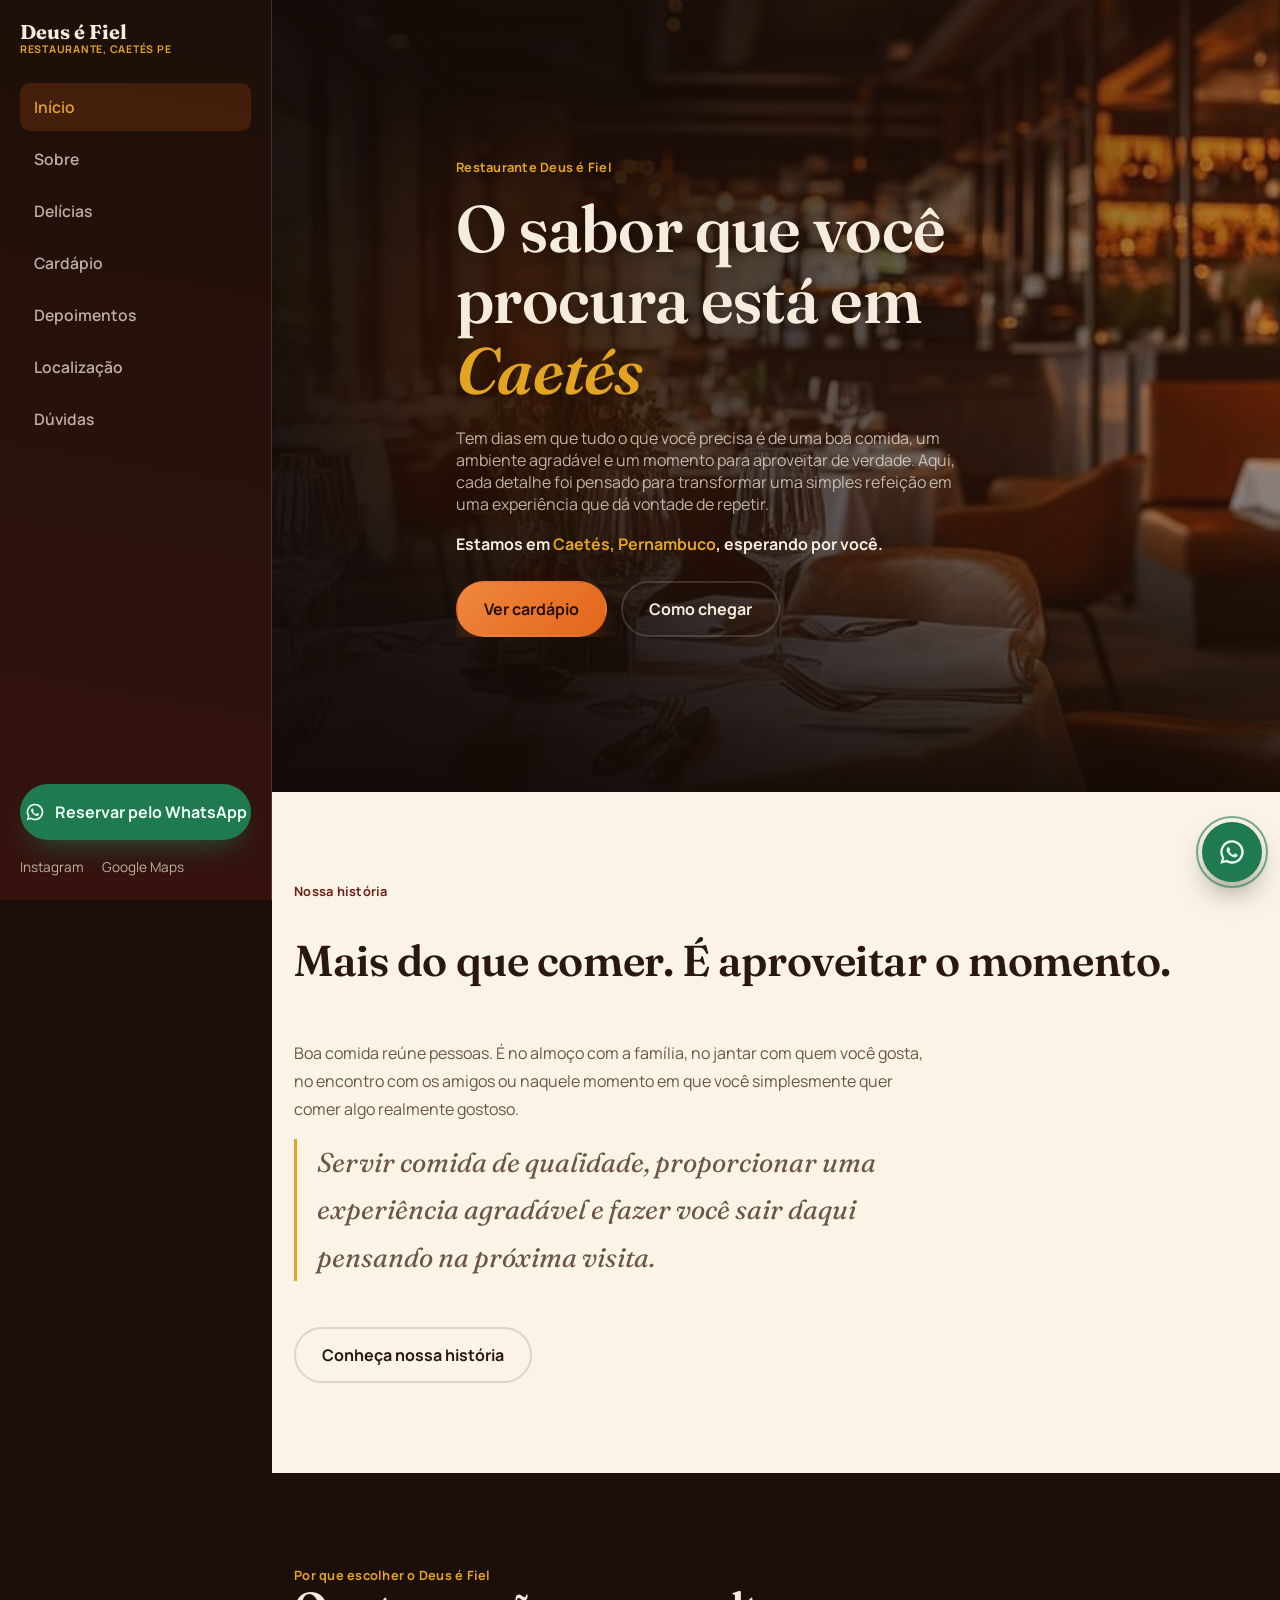
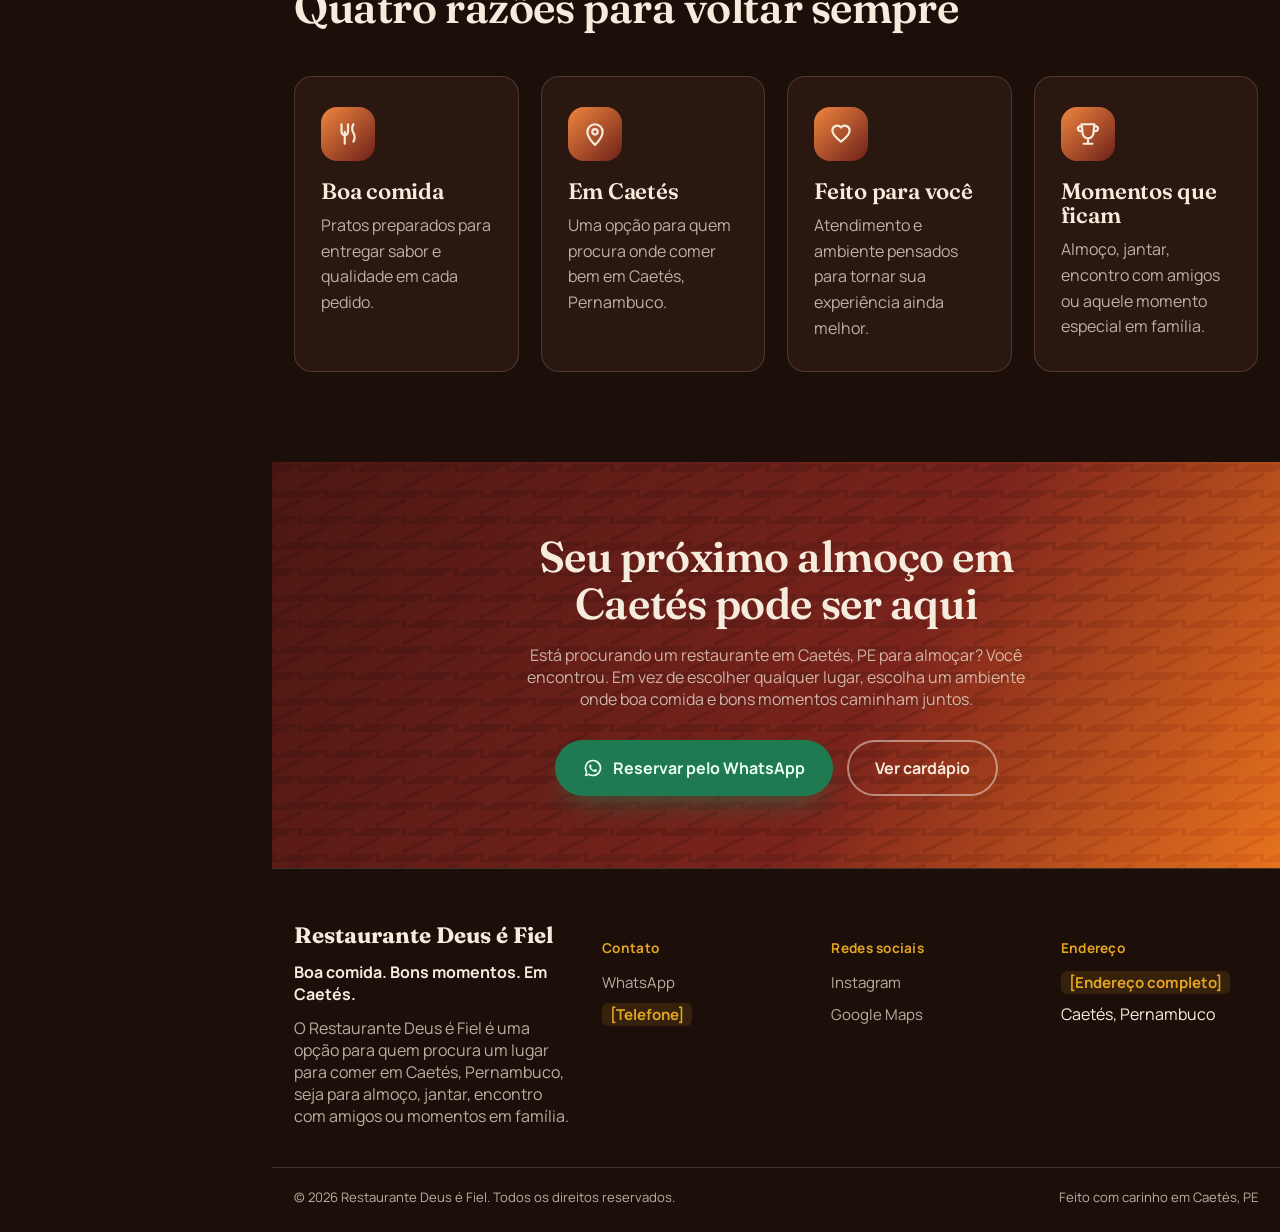
==== index.html @ 8128c995 "Restaurante Deus é Fiel" ====
<!DOCTYPE html>
<html lang="pt-BR">
<head>
<meta charset="UTF-8">
<meta name="viewport" content="width=device-width, initial-scale=1, viewport-fit=cover">
<meta name="theme-color" content="#1c0f09">
<title>Restaurante Deus é Fiel. Boa comida. Bons momentos. Em Caetés.</title>
<meta name="description" content="Restaurante Deus é Fiel, em Caetés, Pernambuco. Boa comida, ambiente de tijolo à vista e iluminação quente, para almoço, jantar e encontros especiais.">
<link rel="preconnect" href="https://fonts.googleapis.com">
<link rel="preconnect" href="https://fonts.gstatic.com" crossorigin>
<link href="https://fonts.googleapis.com/css2?family=Fraunces:ital,opsz,wght@0,9..144,400;0,9..144,500;0,9..144,600;0,9..144,700;1,9..144,500&family=Manrope:wght@400;500;600;700;800&display=swap" rel="stylesheet">
<style>
:root{
  /* --- cor --- */
  --charcoal: #1c0f09;
  --charcoal-2: #2a1710;
  --brick: #6d2019;
  --brick-deep: #431410;
  --ember: #e2661a;
  --ember-2: #f0863f;
  --gold: #e3a421;
  --paper: #fbf3e6;
  --paper-2: #f4e7d3;
  --ink: #2a1810;
  --ink-soft: #6b5646;
  --cream: #f6ecdd;
  --cream-soft: rgba(246,236,221,.72);
  --line-dark: rgba(246,236,221,.16);
  --line-light: rgba(42,24,16,.14);
  --shadow: 0 20px 40px -20px rgba(20,8,4,.55);

  --font-display: "Fraunces", Georgia, serif;
  --font-body: "Manrope", -apple-system, BlinkMacSystemFont, "Segoe UI", sans-serif;

  --container: 1120px;
  --radius: 18px;
  --sidebar-w: 272px;
  --topbar-h: 64px;
}

*,*::before,*::after{ box-sizing:border-box; }
html{ scroll-behavior:smooth; }
body{
  margin:0;
  font-family:var(--font-body);
  color:var(--cream);
  background:var(--charcoal);
  -webkit-font-smoothing:antialiased;
  overflow-x:hidden;
}
body.no-scroll{ overflow:hidden; }
img,svg{ display:block; max-width:100%; }
a{ color:inherit; text-decoration:none; }
ul{ margin:0; padding:0; list-style:none; }
h1,h2,h3{ font-family:var(--font-display); margin:0; font-weight:600; line-height:1.08; letter-spacing:-.01em; }
p{ margin:0; }
.container{ max-width:var(--container); margin-inline:auto; padding-inline:22px; }

@media (prefers-reduced-motion: reduce){
  *{ animation-duration:0.001ms !important; animation-iteration-count:1 !important; transition-duration:0.001ms !important; scroll-behavior:auto !important; }
}

/* --- tipografia fluida --- */
h1{ font-size:clamp(2.3rem, 5.6vw, 4.1rem); }
h2{ font-size:clamp(1.8rem, 4vw, 2.7rem); }
h3{ font-size:clamp(1.15rem, 2vw, 1.4rem); }
.lead{ font-size:clamp(1.05rem, 2vw, 1.25rem); line-height:1.55; }
.eyebrow{
  font-family:var(--font-body); font-weight:700; font-size:.8rem;
  color:var(--gold); letter-spacing:.02em; display:inline-block;
}

/* --- botões --- */
.btn{
  display:inline-flex; align-items:center; justify-content:center; gap:10px;
  padding:15px 26px; border-radius:999px; font-weight:700; font-size:1rem;
  font-family:var(--font-body); border:2px solid transparent; cursor:pointer;
  transition:transform .25s ease, box-shadow .25s ease, background .25s ease, border-color .25s ease;
  white-space:nowrap;
}
.btn:active{ transform:scale(.97); }
.btn--primary{
  background:linear-gradient(135deg, var(--ember-2), var(--ember));
  color:#25100a; box-shadow:0 14px 30px -12px rgba(226,102,26,.65);
}
.btn--primary:hover{ transform:translateY(-2px); box-shadow:0 18px 34px -10px rgba(226,102,26,.8); }
.btn--ghost{ background:transparent; border-color:var(--line-dark); color:var(--cream); }
.btn--ghost:hover{ border-color:var(--gold); color:var(--gold); }
.btn--ghost.on-light{ border-color:var(--line-light); color:var(--ink); }
.btn--ghost.on-light:hover{ border-color:var(--brick); color:var(--brick); }
.btn--whats{ background:#1f7a52; color:#eafff2; box-shadow:0 14px 30px -12px rgba(31,122,82,.7); }
.btn--whats:hover{ transform:translateY(-2px); box-shadow:0 18px 34px -10px rgba(31,122,82,.85); }
.btn svg{ width:20px; height:20px; flex-shrink:0; }
.btn-row{ display:flex; flex-wrap:wrap; gap:14px; }
.btn--full{ width:100%; }

/* --- marca (topo e menu lateral) --- */
.brand{ display:flex; flex-direction:column; line-height:1; gap:2px; }
.brand-top{ font-family:var(--font-display); font-size:1.25rem; font-weight:700; color:var(--cream); }
.brand-bottom{ font-size:.66rem; letter-spacing:.07em; color:var(--gold); font-weight:700; }

/* --- barra superior (mobile/tablet) --- */
.topbar{
  position:fixed; top:0; left:0; right:0; z-index:80; height:var(--topbar-h);
  display:flex; align-items:center; justify-content:space-between; gap:10px; padding-inline:14px;
  background:linear-gradient(180deg, rgba(28,15,9,.94), rgba(28,15,9,.74));
  backdrop-filter:blur(14px) saturate(140%);
  border-bottom:1px solid var(--line-dark);
}
.topbar .brand{ align-items:center; text-align:center; }
.menu-btn, .icon-btn{
  width:44px; height:44px; border-radius:12px; border:1px solid var(--line-dark);
  background:transparent; display:flex; align-items:center; justify-content:center; cursor:pointer; flex-shrink:0;
}
.menu-btn svg, .icon-btn svg{ width:22px; height:22px; color:var(--cream); }
.icon-btn.whats-topbar{ border-radius:50%; background:#1f7a52; border-color:transparent; }
.icon-btn.whats-topbar svg{ color:#eafff2; }

.progress{ position:fixed; top:0; left:0; height:3px; z-index:96; background:linear-gradient(90deg, var(--gold), var(--ember)); width:0%; }

/* --- menu lateral (sidebar) --- */
.sidebar-overlay{
  position:fixed; inset:0; z-index:90; background:rgba(10,5,3,.55);
  opacity:0; pointer-events:none; transition:opacity .3s ease;
}
.sidebar-overlay.is-visible{ opacity:1; pointer-events:auto; }

.sidebar{
  position:fixed; top:0; left:0; height:100dvh; width:min(var(--sidebar-w), 84vw); z-index:95;
  background:linear-gradient(190deg, var(--charcoal), var(--brick-deep) 150%);
  border-right:1px solid var(--line-dark);
  display:flex; flex-direction:column; padding:22px 20px 24px;
  transform:translateX(-100%); transition:transform .35s cubic-bezier(.2,.8,.2,1);
  overflow-y:auto;
}
.sidebar.is-open{ transform:translateX(0); }
.sidebar-head{ display:flex; align-items:center; justify-content:space-between; gap:10px; }
.sidebar-close{
  width:38px; height:38px; border-radius:10px; border:1px solid var(--line-dark); background:transparent;
  color:var(--cream); font-size:1.3rem; line-height:1; cursor:pointer; display:flex; align-items:center; justify-content:center;
}
.sidebar-nav{ display:flex; flex-direction:column; gap:4px; margin:28px 0 18px; }
.sidebar-nav a{
  padding:13px 14px; border-radius:10px; color:var(--cream-soft); font-weight:600; font-size:.98rem;
  transition:background .2s ease, color .2s ease;
}
.sidebar-nav a:hover{ background:rgba(246,236,221,.07); color:var(--cream); }
.sidebar-nav a.is-active{ background:rgba(226,102,26,.18); color:var(--gold); }
.sidebar-cta{ margin-top:auto; }
.sidebar-social{ display:flex; gap:18px; margin-top:18px; font-size:.85rem; }
.sidebar-social a{ color:var(--cream-soft); }
.sidebar-social a:hover{ color:var(--gold); }

main.page{ padding-top:var(--topbar-h); min-height:60vh; }

@media (min-width:1024px){
  .topbar{ display:none; }
  .sidebar-overlay{ display:none; }
  .sidebar{ transform:none; border-right:1px solid var(--line-dark); }
  .sidebar-close{ display:none; }
  main.page{ margin-left:var(--sidebar-w); padding-top:0; }
  footer{ margin-left:var(--sidebar-w); }
  .whats-float{ display:none; } /* no desktop a reserva já está sempre visível na barra lateral */
}

/* --- seções --- */
.section-pad{ padding-block:clamp(56px, 10vh, 108px); }
.section--dark{ background:var(--charcoal); color:var(--cream); }
.section--light{ background:var(--paper); color:var(--ink); }
.section--light .eyebrow{ color:var(--brick); }

.reveal{ opacity:0; transform:translateY(22px); transition:opacity .7s ease, transform .7s ease; }
.reveal.is-visible{ opacity:1; transform:none; }

/* textura de tijolo, camada decorativa */
.brick-texture{
  position:absolute; inset:0; opacity:.14; pointer-events:none;
  background-image:
    linear-gradient(335deg, var(--cream) 22px, transparent 22px),
    linear-gradient(155deg, var(--cream) 22px, transparent 22px),
    linear-gradient(335deg, var(--cream) 22px, transparent 22px),
    linear-gradient(155deg, var(--cream) 22px, transparent 22px);
  background-size:52px 52px;
  background-position:0 2px, 4px 10px, 26px 28px, 30px 36px;
  mix-blend-mode:overlay;
}
.grain{
  position:absolute; inset:0; pointer-events:none; opacity:.5; mix-blend-mode:overlay;
  background-image:url("data:image/svg+xml,%3Csvg xmlns='http://www.w3.org/2000/svg' width='120' height='120'%3E%3Cfilter id='n'%3E%3CfeTurbulence type='fractalNoise' baseFrequency='0.9' numOctaves='2' stitchTiles='stitch'/%3E%3C/filter%3E%3Crect width='100%25' height='100%25' filter='url(%23n)' opacity='0.35'/%3E%3C/svg%3E");
}

/* --- HERO (somente Início) --- */
.hero{
  position:relative; min-height:88svh; display:flex; align-items:center; overflow:hidden;
  background-image:
    linear-gradient(100deg, rgba(17,9,5,.95) 0%, rgba(17,9,5,.86) 34%, rgba(17,9,5,.5) 64%, rgba(17,9,5,.22) 100%),
    linear-gradient(0deg, rgba(17,9,5,.88) 0%, rgba(17,9,5,0) 38%),
    linear-gradient(120deg, rgba(109,32,25,.35), rgba(226,102,26,.12)),
    url("[data-uri]");
  background-size:cover; background-position:center;
}
.hero-glow{
  position:absolute; inset:0; z-index:1; pointer-events:none; mix-blend-mode:soft-light;
  background:radial-gradient(420px 420px at var(--mx,25%) var(--my,45%), rgba(240,168,60,.55), transparent 65%);
  transition:background-position .12s ease;
}
.hero-inner{ position:relative; z-index:2; padding-block:56px; }
.hero-copy{ max-width:640px; }
.hero-copy .eyebrow{ margin-bottom:18px; }
.hero h1{ margin-bottom:20px; text-shadow:0 2px 24px rgba(0,0,0,.35); }
.hero h1 em{ font-style:italic; color:var(--gold); }
.hero-lead{ color:var(--cream-soft); max-width:52ch; margin-bottom:10px; }
.hero-place{ font-weight:700; color:var(--cream); margin-block:18px 26px; }
.hero-place span{ color:var(--gold); }

.ember-particle{
  position:absolute; bottom:0; border-radius:50%; background:var(--ember-2); z-index:1;
  box-shadow:0 0 8px 2px rgba(226,102,26,.7); opacity:0; animation:rise 6s linear infinite;
}
@keyframes rise{
  0%{ transform:translateY(0) translateX(0); opacity:0; }
  12%{ opacity:.85; }
  100%{ transform:translateY(-280px) translateX(var(--drift,20px)); opacity:0; }
}
@keyframes reveal-ltr{
  0%{ clip-path:inset(0 100% 0 0); opacity:0; }
  100%{ clip-path:inset(0 0 0 0); opacity:1; }
}
.hero-copy{ animation:reveal-ltr 1.15s cubic-bezier(.16,1,.3,1) both; }

/* --- cabeçalho compacto das demais páginas --- */
.page-hero{
  background:linear-gradient(175deg, var(--brick-deep), var(--brick) 60%, var(--charcoal));
  padding-block:52px 42px; position:relative; overflow:hidden;
}
.page-hero .container{ position:relative; }
.page-hero h1{ margin-top:10px; font-size:clamp(2rem, 5.4vw, 3rem); }
.page-hero p{ color:var(--cream-soft); margin-top:14px; max-width:60ch; }

/* --- SOBRE --- */
.about-grid{ display:grid; gap:38px; }
.about-text{ max-width:64ch; }
.about-text p{ color:var(--ink-soft); margin-top:16px; line-height:1.75; }
.pull{
  font-family:var(--font-display); font-size:clamp(1.3rem,2.4vw,1.7rem); font-style:italic;
  color:var(--brick); border-left:3px solid var(--gold); padding-left:20px; margin-top:26px; line-height:1.4;
}
.section--dark .pull{ color:var(--gold); }

/* --- momentos --- */
.moments{ display:grid; gap:40px; align-items:center; }
@media (min-width:900px){ .moments{ grid-template-columns:1fr 1fr; } }
.moments-visual{
  border-radius:24px; min-height:280px; border:1px solid var(--line-dark);
  position:relative; overflow:hidden; display:flex; align-items:center; justify-content:center;
}
.moments-visual img{
  width:100%; height:100%; min-height:280px; object-fit:cover; display:block; filter:saturate(1.05);
}
.moments-text p{ color:var(--cream-soft); margin-top:16px; line-height:1.75; }
.moments-punch{ margin-top:26px; font-family:var(--font-display); font-size:clamp(1.25rem,2.2vw,1.6rem); }
.moments-punch span{ display:block; }
.moments-punch .s2{ color:var(--gold); font-style:italic; }

/* --- cards genéricos --- */
.grid-3{ display:grid; gap:22px; margin-top:44px; }
.grid-4{ display:grid; gap:22px; margin-top:44px; }
@media (min-width:720px){ .grid-3{ grid-template-columns:repeat(3,1fr); } .grid-4{ grid-template-columns:repeat(2,1fr); } }
@media (min-width:1000px){ .grid-4{ grid-template-columns:repeat(4,1fr); } }

.card{
  background:var(--charcoal-2); border:1px solid var(--line-dark); border-radius:var(--radius);
  padding:30px 26px; transition:transform .35s ease, box-shadow .35s ease, border-color .35s ease;
}
.section--light .card{ background:#fff; border-color:var(--line-light); }
.card:hover{ transform:translateY(-6px); box-shadow:var(--shadow); border-color:var(--gold); }
.badge{
  width:54px; height:54px; border-radius:16px; display:flex; align-items:center; justify-content:center;
  background:linear-gradient(135deg, var(--ember-2), var(--brick)); margin-bottom:18px;
  transition:box-shadow .35s ease, transform .35s ease;
}
.badge svg{ width:26px; height:26px; color:var(--cream); }
.card:hover .badge{ box-shadow:0 0 0 6px rgba(226,102,26,.18); transform:scale(1.06) rotate(-3deg); }
.card h3{ margin-bottom:10px; }
.card p{ color:var(--cream-soft); line-height:1.6; }
.section--light .card p{ color:var(--ink-soft); }

/* --- mais pedidos --- */
.dish{
  display:flex; gap:18px; align-items:flex-start; padding:22px; border-radius:var(--radius);
  background:var(--charcoal-2); border:1px solid var(--line-dark); transition:transform .3s ease, border-color .3s ease;
}
.section--light .dish{ background:#fff; border-color:var(--line-light); }
.dish:hover{ transform:translateY(-4px); border-color:var(--gold); }
.dish .badge{ margin-bottom:0; flex-shrink:0; width:48px; height:48px; border-radius:14px; }
.dish .badge svg{ width:22px; height:22px; }
.dish-name{ display:flex; justify-content:space-between; gap:10px; align-items:baseline; }
.dish-name h3{ font-size:1.08rem; }
.price{ color:var(--gold); font-weight:800; font-family:var(--font-body); white-space:nowrap; }
.section--light .price{ color:var(--brick); }
.dish p{ color:var(--cream-soft); margin-top:6px; font-size:.94rem; line-height:1.55; }
.section--light .dish p{ color:var(--ink-soft); }
.tag-favorito{
  display:inline-block; font-size:.68rem; font-weight:800; color:var(--charcoal); background:var(--gold);
  padding:3px 9px; border-radius:999px; margin-bottom:8px;
}

/* --- galeria do cardápio --- */
.menu-gallery{ display:grid; grid-template-columns:repeat(2,1fr); gap:14px; margin-top:40px; }
@media (min-width:720px){ .menu-gallery{ grid-template-columns:repeat(4,1fr); gap:18px; } }
.gallery-item{ position:relative; margin:0; border-radius:16px; overflow:hidden; aspect-ratio:4/5; border:1px solid var(--line-dark); }
.gallery-item img{
  width:100%; height:100%; object-fit:cover; display:block;
  transition:transform .6s cubic-bezier(.2,.8,.2,1), filter .6s ease; filter:saturate(1.05);
}
.gallery-item figcaption{
  position:absolute; inset:auto 0 0 0; padding:14px 14px 12px; font-size:.82rem; font-weight:600; color:var(--cream);
  background:linear-gradient(0deg, rgba(17,9,5,.92), rgba(17,9,5,0));
  transform:translateY(6px); opacity:0; transition:transform .35s ease, opacity .35s ease;
}
.gallery-item::after{
  content:""; position:absolute; inset:0; background:radial-gradient(120% 100% at 50% 100%, rgba(226,102,26,.35), transparent 60%);
  opacity:0; transition:opacity .4s ease; pointer-events:none;
}
.gallery-item:hover img{ transform:scale(1.08); filter:saturate(1.2) brightness(1.03); }
.gallery-item:hover figcaption{ transform:translateY(0); opacity:1; }
.gallery-item:hover::after{ opacity:1; }

/* --- cardápio resumido (lista) --- */
.menu-cols{ display:grid; gap:40px; margin-top:44px; }
@media (min-width:820px){ .menu-cols{ grid-template-columns:1fr 1fr; } }
.menu-cat h3{ color:var(--gold); margin-bottom:18px; padding-bottom:10px; border-bottom:2px solid var(--gold); display:inline-block; }
.section--light .menu-cat h3{ color:var(--brick); }
.menu-item{ display:flex; align-items:center; gap:14px; padding-block:11px; border-bottom:1px dashed var(--line-dark); }
.section--light .menu-item{ border-bottom-color:var(--line-light); }
.menu-item-thumb{
  width:52px; height:52px; border-radius:12px; overflow:hidden; flex-shrink:0;
  display:flex; align-items:center; justify-content:center;
  background:linear-gradient(135deg, var(--ember-2), var(--brick));
}
.menu-item-thumb img{ width:100%; height:100%; object-fit:cover; display:block; }
.menu-item-thumb svg{ width:24px; height:24px; color:var(--cream); }
.menu-item-info{ flex:1; display:flex; align-items:baseline; gap:8px; min-width:0; }
.menu-item .name{ font-weight:700; }
.menu-item .fill{ flex:1; border-bottom:2px dotted var(--line-dark); transform:translateY(-5px); }
.section--light .menu-item .fill{ border-bottom-color:var(--line-light); }
.menu-note{ margin-top:20px; font-size:.85rem; font-style:italic; }

/* --- CTA faixas --- */
.cta-band{
  background:linear-gradient(120deg, var(--brick-deep), var(--brick) 60%, var(--ember));
  padding-block:clamp(50px,8vh,80px); text-align:center; position:relative; overflow:hidden;
}
.cta-band h2{ max-width:20ch; margin-inline:auto; }
.cta-band p{ color:var(--cream-soft); max-width:52ch; margin:16px auto 30px; }
.cta-band .btn-row{ justify-content:center; }

/* --- depoimentos --- */
.testi-grid{ display:grid; gap:22px; margin-top:44px; }
@media (min-width:820px){ .testi-grid{ grid-template-columns:repeat(3,1fr); } }
.testi{ background:var(--charcoal-2); border:1px solid var(--line-dark); border-radius:var(--radius); padding:28px; }
.stars{ display:flex; gap:4px; margin-bottom:14px; color:var(--gold); }
.stars svg{ width:16px; height:16px; }
.testi p{ color:var(--cream); line-height:1.65; font-style:italic; }
.testi-name{ margin-top:18px; font-weight:700; color:var(--gold); font-style:normal; font-size:.92rem; }

/* --- localização --- */
.loc-grid{ display:grid; gap:40px; }
@media (min-width:900px){ .loc-grid{ grid-template-columns:1fr 1fr; align-items:start; } }
.loc-list{ margin-top:26px; display:grid; gap:16px; }
.loc-item{ display:flex; gap:14px; align-items:flex-start; }
.loc-item .badge{ margin-bottom:0; flex-shrink:0; width:42px; height:42px; border-radius:12px; }
.loc-item .badge svg{ width:20px; height:20px; }
.loc-item strong{ display:block; margin-bottom:2px; }
.loc-item span{ color:var(--ink-soft); }
.placeholder{ background:rgba(227,164,33,.16); padding:1px 8px; border-radius:6px; color:var(--brick); font-weight:700; }
.map-frame{ border-radius:var(--radius); overflow:hidden; border:1px solid var(--line-light); min-height:340px; }
.map-frame iframe{ width:100%; height:100%; min-height:340px; border:0; filter:grayscale(.15) contrast(1.05); }

/* --- FAQ --- */
.faq-list{ margin-top:40px; display:grid; gap:14px; max-width:78ch; }
details{ background:#fff; border:1px solid var(--line-light); border-radius:14px; padding:18px 22px; transition:border-color .2s ease; }
details[open]{ border-color:var(--gold); }
summary{ cursor:pointer; font-weight:700; font-size:1.02rem; list-style:none; display:flex; justify-content:space-between; align-items:center; gap:16px; }
summary::-webkit-details-marker{ display:none; }
summary .plus{ width:22px; height:22px; flex-shrink:0; border-radius:50%; border:2px solid var(--brick); position:relative; }
summary .plus::before, summary .plus::after{ content:""; position:absolute; background:var(--brick); border-radius:2px; }
summary .plus::before{ width:10px; height:2px; top:50%; left:50%; transform:translate(-50%,-50%); }
summary .plus::after{ width:2px; height:10px; top:50%; left:50%; transform:translate(-50%,-50%); transition:opacity .2s ease; }
details[open] summary .plus::after{ opacity:0; }
details p{ color:var(--ink-soft); margin-top:14px; line-height:1.65; }

/* --- rodapé --- */
footer{ background:var(--charcoal); border-top:1px solid var(--line-dark); padding-block:52px 26px; }
.foot-top{ display:grid; gap:32px; }
@media (min-width:820px){ .foot-top{ grid-template-columns:1.4fr 1fr 1fr 1fr; } }
.foot-brand p{ color:var(--cream-soft); margin-top:12px; max-width:32ch; }
.foot-col h4{ font-size:.85rem; letter-spacing:.02em; color:var(--gold); margin-bottom:14px; }
.foot-col ul{ display:grid; gap:10px; }
.foot-col a, .foot-col span{ color:var(--cream-soft); font-size:.94rem; }
.foot-col a:hover{ color:var(--cream); }
.foot-bottom{
  margin-top:40px; padding-top:20px; border-top:1px solid var(--line-dark);
  display:flex; flex-wrap:wrap; gap:14px; justify-content:space-between; color:var(--cream-soft); font-size:.82rem;
}

/* --- whatsapp flutuante (mobile/tablet) --- */
.whats-float{
  position:fixed; right:18px; bottom:calc(18px + env(safe-area-inset-bottom)); z-index:60;
  width:60px; height:60px; border-radius:50%; background:#1f7a52; color:#eafff2;
  display:flex; align-items:center; justify-content:center; box-shadow:0 14px 30px -8px rgba(0,0,0,.5);
}
.whats-float svg{ width:28px; height:28px; }
.whats-float::before{
  content:""; position:absolute; inset:-6px; border-radius:50%; border:2px solid rgba(31,122,82,.6);
  animation:pulse 2.4s ease-out infinite;
}
@keyframes pulse{ 0%{ transform:scale(.85); opacity:.9; } 100%{ transform:scale(1.5); opacity:0; } }

::selection{ background:var(--gold); color:var(--charcoal); }
:focus-visible{ outline:3px solid var(--gold); outline-offset:3px; }


/* --- alternância de seções (site de página única) --- */
main.page{ display:none; }
main.page.is-active{ display:block; }

</style>
</head>
<body>

<div class="progress" id="progressBar"></div>

<header class="topbar">
  <button class="menu-btn" id="menuBtn" aria-label="Abrir menu" aria-expanded="false" aria-controls="sidebar">
    <svg viewBox="0 0 24 24" fill="none" stroke="currentColor" stroke-width="2" stroke-linecap="round"><path d="M4 7h16M4 12h16M4 17h16"/></svg>
  </button>
  <a href="#inicio" class="brand">
    <span class="brand-top">Deus é Fiel</span>
    <span class="brand-bottom">RESTAURANTE, CAETÉS PE</span>
  </a>
  <a href="https://wa.me/55SEUNUMERO?text=Ol%C3%A1%21%20Quero%20fazer%20uma%20reserva." class="icon-btn whats-topbar" aria-label="Reservar pelo WhatsApp">
    <svg viewBox="0 0 24 24" fill="currentColor"><path d="M12 2a10 10 0 0 0-8.6 15.1L2 22l5.1-1.3A10 10 0 1 0 12 2Zm0 18a8 8 0 0 1-4.1-1.1l-.3-.2-3 .8.8-2.9-.2-.3A8 8 0 1 1 12 20Zm4.4-6c-.2-.1-1.4-.7-1.6-.8-.2-.1-.4-.1-.5.1-.2.2-.6.8-.8 1-.1.2-.3.2-.5.1-1.4-.7-2.3-1.2-3.2-2.8-.2-.4.2-.4.6-1.2.1-.1 0-.3 0-.4-.1-.1-.5-1.2-.7-1.7-.2-.4-.4-.4-.5-.4h-.5c-.2 0-.4.1-.6.3-.2.2-.8.8-.8 2s.8 2.3 1 2.5c.1.2 1.6 2.5 4 3.4 1.9.7 2.3.6 2.7.5.4-.1 1.4-.6 1.6-1.1.2-.5.2-1 .1-1.1-.1-.1-.3-.2-.5-.3Z"/></svg>
  </a>
</header>

<div class="sidebar-overlay" id="sidebarOverlay"></div>

<aside class="sidebar" id="sidebar">
  <div class="sidebar-head">
    <a href="#inicio" class="brand">
      <span class="brand-top">Deus é Fiel</span>
      <span class="brand-bottom">RESTAURANTE, CAETÉS PE</span>
    </a>
    <button class="sidebar-close" id="sidebarClose" aria-label="Fechar menu">×</button>
  </div>
  <nav class="sidebar-nav">
      <a href="#inicio">Início</a>
      <a href="#sobre">Sobre</a>
      <a href="#delicias">Delícias</a>
      <a href="#cardapio">Cardápio</a>
      <a href="#depoimentos">Depoimentos</a>
      <a href="#localizacao">Localização</a>
      <a href="#faq">Dúvidas</a>
  </nav>
  <a href="https://wa.me/55SEUNUMERO?text=Ol%C3%A1%21%20Quero%20fazer%20uma%20reserva." class="btn btn--whats btn--full sidebar-cta">
    <svg viewBox="0 0 24 24" fill="currentColor"><path d="M12 2a10 10 0 0 0-8.6 15.1L2 22l5.1-1.3A10 10 0 1 0 12 2Zm0 18a8 8 0 0 1-4.1-1.1l-.3-.2-3 .8.8-2.9-.2-.3A8 8 0 1 1 12 20Zm4.4-6c-.2-.1-1.4-.7-1.6-.8-.2-.1-.4-.1-.5.1-.2.2-.6.8-.8 1-.1.2-.3.2-.5.1-1.4-.7-2.3-1.2-3.2-2.8-.2-.4.2-.4.6-1.2.1-.1 0-.3 0-.4-.1-.1-.5-1.2-.7-1.7-.2-.4-.4-.4-.5-.4h-.5c-.2 0-.4.1-.6.3-.2.2-.8.8-.8 2s.8 2.3 1 2.5c.1.2 1.6 2.5 4 3.4 1.9.7 2.3.6 2.7.5.4-.1 1.4-.6 1.6-1.1.2-.5.2-1 .1-1.1-.1-.1-.3-.2-.5-.3Z"/></svg>
    Reservar pelo WhatsApp
  </a>
  <div class="sidebar-social">
    <a href="#" target="_blank" rel="noopener">Instagram</a>
    <a href="https://www.google.com/maps/search/?api=1&query=Restaurante%20Deus%20%C3%A9%20Fiel%2C%20Caet%C3%A9s%2C%20PE" target="_blank" rel="noopener">Google Maps</a>
  </div>
</aside>

<main class="page" id="view-inicio">

<!-- ===================== HERO / BANNER ===================== -->
<section class="hero" id="inicio">
  <div class="hero-glow" id="heroGlow"></div>
  <div class="grain"></div>
  <span class="ember-particle" style="left:64%; width:5px; height:5px; animation-delay:.2s; --drift:16px;"></span>
  <span class="ember-particle" style="left:72%; width:4px; height:4px; animation-delay:1.4s; --drift:-24px;"></span>
  <span class="ember-particle" style="left:80%; width:6px; height:6px; animation-delay:2.6s; --drift:10px;"></span>
  <span class="ember-particle" style="left:88%; width:4px; height:4px; animation-delay:.9s; --drift:-14px;"></span>
  <span class="ember-particle" style="left:94%; width:5px; height:5px; animation-delay:3.4s; --drift:22px;"></span>
  <div class="container hero-inner">
    <div class="hero-copy">
      <span class="eyebrow">Restaurante Deus é Fiel</span>
      <h1>O sabor que você procura está em <em>Caetés</em></h1>
      <p class="hero-lead">Tem dias em que tudo o que você precisa é de uma boa comida, um ambiente agradável e um momento para aproveitar de verdade. Aqui, cada detalhe foi pensado para transformar uma simples refeição em uma experiência que dá vontade de repetir.</p>
      <p class="hero-place">Estamos em <span>Caetés, Pernambuco</span>, esperando por você.</p>
      <div class="btn-row">
        <a href="#cardapio" class="btn btn--primary">Ver cardápio</a>
        <a href="#localizacao" class="btn btn--ghost">Como chegar</a>
      </div>
    </div>
  </div>
</section>

<!-- ===================== TEASER SOBRE ===================== -->
<section class="section--light section-pad" id="sobre-teaser">
  <div class="container about-grid">
    <span class="eyebrow reveal">Nossa história</span>
    <h2 class="reveal">Mais do que comer. É aproveitar o momento.</h2>
    <div class="about-text reveal">
      <p>Boa comida reúne pessoas. É no almoço com a família, no jantar com quem você gosta, no encontro com os amigos ou naquele momento em que você simplesmente quer comer algo realmente gostoso.</p>
      <p class="pull">Servir comida de qualidade, proporcionar uma experiência agradável e fazer você sair daqui pensando na próxima visita.</p>
    </div>
    <div class="btn-row reveal" style="margin-top:8px;">
      <a href="#sobre" class="btn btn--ghost on-light">Conheça nossa história</a>
    </div>
  </div>
</section>

<!-- ===================== POR QUE ESCOLHER ===================== -->
<section class="section--dark section-pad" id="porque">
  <div class="container">
    <span class="eyebrow reveal">Por que escolher o Deus é Fiel</span>
    <h2 class="reveal">Quatro razões para voltar sempre</h2>
    <div class="grid-4">
      <div class="card reveal">
        <div class="badge"><svg viewBox="0 0 24 24" fill="none" stroke="currentColor" stroke-width="2" stroke-linecap="round" stroke-linejoin="round"><path d="M6 3v7a3 3 0 0 0 6 0V3"/><path d="M9 10v11"/><path d="M17 3c-1.5 2-1.5 6 0 8s1.5 6 0 8"/></svg></div>
        <h3>Boa comida</h3>
        <p>Pratos preparados para entregar sabor e qualidade em cada pedido.</p>
      </div>
      <div class="card reveal">
        <div class="badge"><svg viewBox="0 0 24 24" fill="none" stroke="currentColor" stroke-width="2" stroke-linecap="round" stroke-linejoin="round"><path d="M12 22s7-6.5 7-12a7 7 0 0 0-14 0c0 5.5 7 12 7 12Z"/><circle cx="12" cy="10" r="2.5"/></svg></div>
        <h3>Em Caetés</h3>
        <p>Uma opção para quem procura onde comer bem em Caetés, Pernambuco.</p>
      </div>
      <div class="card reveal">
        <div class="badge"><svg viewBox="0 0 24 24" fill="none" stroke="currentColor" stroke-width="2" stroke-linecap="round" stroke-linejoin="round"><path d="M20 8.5c0 4.5-8 10.5-8 10.5S4 13 4 8.5A4.5 4.5 0 0 1 12 6a4.5 4.5 0 0 1 8 2.5Z"/></svg></div>
        <h3>Feito para você</h3>
        <p>Atendimento e ambiente pensados para tornar sua experiência ainda melhor.</p>
      </div>
      <div class="card reveal">
        <div class="badge"><svg viewBox="0 0 24 24" fill="none" stroke="currentColor" stroke-width="2" stroke-linecap="round" stroke-linejoin="round"><path d="M8 21h8M12 17v4M6 3h12l-1 8a5 5 0 0 1-10 0Z"/><path d="M6 5H4a2 2 0 0 0 2 4M18 5h2a2 2 0 0 1-2 4"/></svg></div>
        <h3>Momentos que ficam</h3>
        <p>Almoço, jantar, encontro com amigos ou aquele momento especial em família.</p>
      </div>
    </div>
  </div>
</section>

<!-- ===================== CTA ===================== -->
<section class="cta-band" id="cta-caetes">
  <div class="brick-texture"></div>
  <div class="container" style="position:relative;">
    <h2 class="reveal">Seu próximo almoço em Caetés pode ser aqui</h2>
    <p class="reveal">Está procurando um restaurante em Caetés, PE para almoçar? Você encontrou. Em vez de escolher qualquer lugar, escolha um ambiente onde boa comida e bons momentos caminham juntos.</p>
    <div class="btn-row reveal">
      <a href="https://wa.me/55SEUNUMERO?text=Ol%C3%A1%21%20Quero%20fazer%20um%20pedido%20ou%20reserva." class="btn btn--whats">
        <svg viewBox="0 0 24 24" fill="currentColor"><path d="M12 2a10 10 0 0 0-8.6 15.1L2 22l5.1-1.3A10 10 0 1 0 12 2Zm0 18a8 8 0 0 1-4.1-1.1l-.3-.2-3 .8.8-2.9-.2-.3A8 8 0 1 1 12 20Zm4.4-6c-.2-.1-1.4-.7-1.6-.8-.2-.1-.4-.1-.5.1-.2.2-.6.8-.8 1-.1.2-.3.2-.5.1-1.4-.7-2.3-1.2-3.2-2.8-.2-.4.2-.4.6-1.2.1-.1 0-.3 0-.4-.1-.1-.5-1.2-.7-1.7-.2-.4-.4-.4-.5-.4h-.5c-.2 0-.4.1-.6.3-.2.2-.8.8-.8 2s.8 2.3 1 2.5c.1.2 1.6 2.5 4 3.4 1.9.7 2.3.6 2.7.5.4-.1 1.4-.6 1.6-1.1.2-.5.2-1 .1-1.1-.1-.1-.3-.2-.5-.3Z"/></svg>
        Reservar pelo WhatsApp
      </a>
      <a href="#cardapio" class="btn btn--ghost" style="border-color:rgba(246,236,221,.5);">Ver cardápio</a>
    </div>
  </div>
</section>

</main>

<main class="page" id="view-sobre">

<section class="page-hero">
  <div class="brick-texture"></div>
  <div class="container">
    <span class="eyebrow reveal">Sobre nós</span>
    <h1 class="reveal">Mais do que comer. É aproveitar o momento.</h1>
    <p class="reveal">A história e o conceito por trás do Restaurante Deus é Fiel, em Caetés, Pernambuco.</p>
  </div>
</section>

<section class="section--light section-pad">
  <div class="container about-grid">
    <div class="about-text reveal">
      <p>Boa comida reúne pessoas. É no almoço com a família, no jantar com quem você gosta, no encontro com os amigos ou naquele momento em que você simplesmente quer comer algo realmente gostoso.</p>
      <p>Por isso, no Deus é Fiel, nosso objetivo é simples:</p>
      <p class="pull">Servir comida de qualidade, proporcionar uma experiência agradável e fazer você sair daqui pensando na próxima visita.</p>
    </div>
  </div>
</section>

<section class="section--dark section-pad" id="momentos">
  <div class="container moments">
    <div class="moments-text">
      <span class="eyebrow reveal">A experiência</span>
      <h2 class="reveal">Um lugar para estar com quem importa</h2>
      <p class="reveal">Alguns momentos merecem mais do que uma refeição. Merecem uma mesa cheia, boas conversas e uma comida que faz todo mundo querer experimentar.</p>
      <p class="reveal">Seja com a família, com amigos ou naquele encontro especial, o Deus é Fiel é um lugar para chegar, sentar e aproveitar.</p>
      <p class="moments-punch reveal">
        <span>Porque comida boa alimenta.</span>
        <span class="s2">Mas uma boa experiência fica na memória.</span>
      </p>
    </div>
    <div class="moments-visual reveal">
      <img src="[data-uri]" alt="Salão do Restaurante Deus é Fiel, com iluminação aconchegante" loading="lazy">
    </div>
  </div>
</section>

<section class="cta-band">
  <div class="brick-texture"></div>
  <div class="container" style="position:relative;">
    <h2 class="reveal">Venha viver essa experiência</h2>
    <p class="reveal">Sinta na prática o que é comer bem em Caetés. A mesa já está esperando por você.</p>
    <div class="btn-row reveal">
      <a href="https://wa.me/55SEUNUMERO?text=Ol%C3%A1%21%20Quero%20conhecer%20o%20Deus%20%C3%A9%20Fiel." class="btn btn--whats"><svg viewBox="0 0 24 24" fill="currentColor"><path d="M12 2a10 10 0 0 0-8.6 15.1L2 22l5.1-1.3A10 10 0 1 0 12 2Zm0 18a8 8 0 0 1-4.1-1.1l-.3-.2-3 .8.8-2.9-.2-.3A8 8 0 1 1 12 20Zm4.4-6c-.2-.1-1.4-.7-1.6-.8-.2-.1-.4-.1-.5.1-.2.2-.6.8-.8 1-.1.2-.3.2-.5.1-1.4-.7-2.3-1.2-3.2-2.8-.2-.4.2-.4.6-1.2.1-.1 0-.3 0-.4-.1-.1-.5-1.2-.7-1.7-.2-.4-.4-.4-.5-.4h-.5c-.2 0-.4.1-.6.3-.2.2-.8.8-.8 2s.8 2.3 1 2.5c.1.2 1.6 2.5 4 3.4 1.9.7 2.3.6 2.7.5.4-.1 1.4-.6 1.6-1.1.2-.5.2-1 .1-1.1-.1-.1-.3-.2-.5-.3Z"/></svg> Reservar pelo WhatsApp</a>
      <a href="#localizacao" class="btn btn--ghost" style="border-color:rgba(246,236,221,.5);">Como chegar</a>
    </div>
  </div>
</section>

</main>

<main class="page" id="view-delicias">

<section class="page-hero">
  <div class="brick-texture"></div>
  <div class="container">
    <span class="eyebrow reveal">Delícias da casa</span>
    <h1 class="reveal">Sabor que você reconhece no primeiro prato</h1>
    <p class="reveal">Nosso cardápio foi pensado para quem não abre mão de sabor, qualidade e uma comida bem preparada.</p>
  </div>
</section>

<section class="section--dark section-pad">
  <div class="container">
    <span class="eyebrow reveal">O que nos define</span>
    <h2 class="reveal">Cuidado do primeiro ao último detalhe</h2>
    <div class="grid-3">
      <div class="card reveal">
        <div class="badge"><svg viewBox="0 0 24 24" fill="none" stroke="currentColor" stroke-width="2" stroke-linecap="round" stroke-linejoin="round"><path d="M6 3v7a3 3 0 0 0 6 0V3"/><path d="M9 10v11"/><path d="M17 3c-1.5 2-1.5 6 0 8s1.5 6 0 8"/></svg></div>
        <h3>Pratos preparados com cuidado</h3>
        <p>Ingredientes selecionados, preparo cuidadoso e atenção aos detalhes.</p>
      </div>
      <div class="card reveal">
        <div class="badge"><svg viewBox="0 0 24 24" fill="none" stroke="currentColor" stroke-width="2" stroke-linecap="round" stroke-linejoin="round"><circle cx="12" cy="12" r="9"/><path d="M12 7v5l3 3"/></svg></div>
        <h3>Para todos os momentos</h3>
        <p>Um almoço especial, um jantar tranquilo ou aquele encontro que merece um bom lugar.</p>
      </div>
      <div class="card reveal">
        <div class="badge"><svg viewBox="0 0 24 24" fill="none" stroke="currentColor" stroke-width="2" stroke-linecap="round" stroke-linejoin="round"><path d="M12 22s7-6.5 7-12a7 7 0 0 0-14 0c0 5.5 7 12 7 12Z"/><circle cx="12" cy="10" r="2.5"/></svg></div>
        <h3>Sabor que combina com Caetés</h3>
        <p>Uma experiência gastronômica para quem vive, trabalha ou está passando pela cidade.</p>
      </div>
    </div>
  </div>
</section>

<section class="section--light section-pad">
  <div class="container">
    <span class="eyebrow reveal">Os favoritos da casa</span>
    <h2 class="reveal">Mais Pedidos</h2>
    <p class="lead reveal" style="color:var(--ink-soft); max-width:60ch; margin-top:16px;">Os pratos que mais saem da nossa cozinha e que costumam virar pedido certo na próxima visita.</p>

    <div class="grid-4">
      <div class="dish reveal">
        <div class="badge"><svg viewBox="0 0 24 24" fill="none" stroke="currentColor" stroke-width="2" stroke-linecap="round" stroke-linejoin="round"><path d="M4 13a8 8 0 0 1 16 0"/><path d="M4 13h16v2a2 2 0 0 1-2 2H6a2 2 0 0 1-2-2Z"/><path d="M12 3v3"/></svg></div>
        <div style="flex:1">
          <span class="tag-favorito">Mais pedido</span>
          <div class="dish-name"><h3>Costela no bafo</h3><span class="price">R$ 68</span></div>
          <p>Cozida lentamente até soltar do osso, servida com farofa de banana e vinagrete.</p>
        </div>
      </div>
      <div class="dish reveal">
        <div class="badge"><svg viewBox="0 0 24 24" fill="none" stroke="currentColor" stroke-width="2" stroke-linecap="round" stroke-linejoin="round"><path d="M3 12h18"/><circle cx="7" cy="12" r="3"/><circle cx="17" cy="12" r="3"/></svg></div>
        <div style="flex:1">
          <span class="tag-favorito">Clássico nordestino</span>
          <div class="dish-name"><h3>Baião de dois com carne de sol</h3><span class="price">R$ 52</span></div>
          <p>Arroz e feijão-de-corda cremosos, queijo coalho e carne de sol na brasa.</p>
        </div>
      </div>
      <div class="dish reveal">
        <div class="badge"><svg viewBox="0 0 24 24" fill="none" stroke="currentColor" stroke-width="2" stroke-linecap="round" stroke-linejoin="round"><path d="M12 3c2.8 0 5 3.5 5 8s-2.2 8-5 8-5-3.5-5-8 2.2-8 5-8Z"/><path d="M4 21h16"/></svg></div>
        <div style="flex:1">
          <span class="tag-favorito">Comida de família</span>
          <div class="dish-name"><h3>Galinha caipira ao molho pardo</h3><span class="price">R$ 58</span></div>
          <p>Receita de panela, acompanhada de arroz branco, pirão e batata frita.</p>
        </div>
      </div>
      <div class="dish reveal">
        <div class="badge"><svg viewBox="0 0 24 24" fill="none" stroke="currentColor" stroke-width="2" stroke-linecap="round" stroke-linejoin="round"><rect x="4" y="4" width="16" height="16" rx="3"/><path d="M4 9h16M9 9v11"/></svg></div>
        <div style="flex:1">
          <span class="tag-favorito">Doce da casa</span>
          <div class="dish-name"><h3>Bolo de rolo</h3><span class="price">R$ 16</span></div>
          <p>A sobremesa símbolo de Pernambuco, feita com massa fina e goiabada.</p>
        </div>
      </div>
    </div>

    <div class="btn-row reveal" style="margin-top:44px;">
      <a href="#cardapio" class="btn btn--primary">Ver cardápio completo</a>
    </div>
  </div>
</section>

</main>

<main class="page" id="view-cardapio">

<section class="page-hero">
  <div class="brick-texture"></div>
  <div class="container">
    <span class="eyebrow reveal">Cardápio resumido</span>
    <h1 class="reveal">Do primeiro pedido à última garfada</h1>
    <p class="reveal">Confira uma seleção do nosso cardápio e descubra o que combina com o seu momento.</p>
  </div>
</section>

<section class="section--dark section-pad">
  <div class="container">
    <div class="menu-gallery reveal">
      <figure class="gallery-item">
        <img src="[data-uri]" alt="Corte grelhado ao ponto, com purê e legumes" loading="lazy">
        <figcaption>Grelhado ao ponto, com purê e legumes</figcaption>
      </figure>
      <figure class="gallery-item">
        <img src="[data-uri]" alt="Variedade de pratos: massas, grelhados e sushi" loading="lazy">
        <figcaption>Um gostinho da nossa variedade</figcaption>
      </figure>
      <figure class="gallery-item">
        <img src="[data-uri]" alt="Prato executivo com arroz, fritas, ovo e bife" loading="lazy">
        <figcaption>Prato executivo, arroz, fritas e bife</figcaption>
      </figure>
      <figure class="gallery-item">
        <img src="[data-uri]" alt="Frango grelhado com arroz, batatas e salada" loading="lazy">
        <figcaption>Frango grelhado com arroz e salada</figcaption>
      </figure>
    </div>

    <div class="menu-cols">
      <div class="menu-cat reveal">
        <h3>Entradas</h3>
        <div class="menu-item">
          <div class="menu-item-thumb"><svg viewBox="0 0 24 24" fill="none" stroke="currentColor" stroke-width="2" stroke-linecap="round" stroke-linejoin="round"><path d="M6 3v7a3 3 0 0 0 6 0V3"/><path d="M9 10v11"/><path d="M17 3c-1.5 2-1.5 6 0 8s1.5 6 0 8"/></svg></div>
          <div class="menu-item-info"><span class="name">Acarajé pernambucano</span><span class="fill"></span><span class="price">R$ 14</span></div>
        </div>
        <div class="menu-item">
          <div class="menu-item-thumb"><svg viewBox="0 0 24 24" fill="none" stroke="currentColor" stroke-width="2" stroke-linecap="round" stroke-linejoin="round"><path d="M6 3v7a3 3 0 0 0 6 0V3"/><path d="M9 10v11"/><path d="M17 3c-1.5 2-1.5 6 0 8s1.5 6 0 8"/></svg></div>
          <div class="menu-item-info"><span class="name">Caldinho de feijão</span><span class="fill"></span><span class="price">R$ 10</span></div>
        </div>
        <div class="menu-item">
          <div class="menu-item-thumb"><svg viewBox="0 0 24 24" fill="none" stroke="currentColor" stroke-width="2" stroke-linecap="round" stroke-linejoin="round"><path d="M6 3v7a3 3 0 0 0 6 0V3"/><path d="M9 10v11"/><path d="M17 3c-1.5 2-1.5 6 0 8s1.5 6 0 8"/></svg></div>
          <div class="menu-item-info"><span class="name">Tábua de queijos e embutidos</span><span class="fill"></span><span class="price">R$ 42</span></div>
        </div>
      </div>
      <div class="menu-cat reveal">
        <h3>Pratos principais</h3>
        <div class="menu-item">
          <div class="menu-item-thumb"><img src="[data-uri]" alt="Baião de dois com carne de sol" loading="lazy"></div>
          <div class="menu-item-info"><span class="name">Baião de dois com carne de sol</span><span class="fill"></span><span class="price">R$ 52</span></div>
        </div>
        <div class="menu-item">
          <div class="menu-item-thumb"><img src="[data-uri]" alt="Galinha caipira ao molho pardo" loading="lazy"></div>
          <div class="menu-item-info"><span class="name">Galinha caipira ao molho pardo</span><span class="fill"></span><span class="price">R$ 58</span></div>
        </div>
        <div class="menu-item">
          <div class="menu-item-thumb"><img src="[data-uri]" alt="Costela no bafo com farofa" loading="lazy"></div>
          <div class="menu-item-info"><span class="name">Costela no bafo com farofa</span><span class="fill"></span><span class="price">R$ 68</span></div>
        </div>
        <div class="menu-item">
          <div class="menu-item-thumb"><img src="[data-uri]" alt="Picanha na brasa" loading="lazy"></div>
          <div class="menu-item-info"><span class="name">Picanha na brasa</span><span class="fill"></span><span class="price">R$ 74</span></div>
        </div>
      </div>
      <div class="menu-cat reveal">
        <h3>Sobremesas</h3>
        <div class="menu-item">
          <div class="menu-item-thumb"><svg viewBox="0 0 24 24" fill="none" stroke="currentColor" stroke-width="2" stroke-linecap="round" stroke-linejoin="round"><path d="M6 3v7a3 3 0 0 0 6 0V3"/><path d="M9 10v11"/><path d="M17 3c-1.5 2-1.5 6 0 8s1.5 6 0 8"/></svg></div>
          <div class="menu-item-info"><span class="name">Bolo de rolo</span><span class="fill"></span><span class="price">R$ 16</span></div>
        </div>
        <div class="menu-item">
          <div class="menu-item-thumb"><svg viewBox="0 0 24 24" fill="none" stroke="currentColor" stroke-width="2" stroke-linecap="round" stroke-linejoin="round"><path d="M6 3v7a3 3 0 0 0 6 0V3"/><path d="M9 10v11"/><path d="M17 3c-1.5 2-1.5 6 0 8s1.5 6 0 8"/></svg></div>
          <div class="menu-item-info"><span class="name">Cartola (banana, queijo e canela)</span><span class="fill"></span><span class="price">R$ 18</span></div>
        </div>
        <div class="menu-item">
          <div class="menu-item-thumb"><svg viewBox="0 0 24 24" fill="none" stroke="currentColor" stroke-width="2" stroke-linecap="round" stroke-linejoin="round"><path d="M6 3v7a3 3 0 0 0 6 0V3"/><path d="M9 10v11"/><path d="M17 3c-1.5 2-1.5 6 0 8s1.5 6 0 8"/></svg></div>
          <div class="menu-item-info"><span class="name">Doce de leite com queijo coalho</span><span class="fill"></span><span class="price">R$ 15</span></div>
        </div>
      </div>
      <div class="menu-cat reveal">
        <h3>Bebidas</h3>
        <div class="menu-item">
          <div class="menu-item-thumb"><svg viewBox="0 0 24 24" fill="none" stroke="currentColor" stroke-width="2" stroke-linecap="round" stroke-linejoin="round"><path d="M6 3v7a3 3 0 0 0 6 0V3"/><path d="M9 10v11"/><path d="M17 3c-1.5 2-1.5 6 0 8s1.5 6 0 8"/></svg></div>
          <div class="menu-item-info"><span class="name">Suco de cajá ou graviola</span><span class="fill"></span><span class="price">R$ 10</span></div>
        </div>
        <div class="menu-item">
          <div class="menu-item-thumb"><svg viewBox="0 0 24 24" fill="none" stroke="currentColor" stroke-width="2" stroke-linecap="round" stroke-linejoin="round"><path d="M6 3v7a3 3 0 0 0 6 0V3"/><path d="M9 10v11"/><path d="M17 3c-1.5 2-1.5 6 0 8s1.5 6 0 8"/></svg></div>
          <div class="menu-item-info"><span class="name">Refrigerante lata</span><span class="fill"></span><span class="price">R$ 7</span></div>
        </div>
        <div class="menu-item">
          <div class="menu-item-thumb"><svg viewBox="0 0 24 24" fill="none" stroke="currentColor" stroke-width="2" stroke-linecap="round" stroke-linejoin="round"><path d="M6 3v7a3 3 0 0 0 6 0V3"/><path d="M9 10v11"/><path d="M17 3c-1.5 2-1.5 6 0 8s1.5 6 0 8"/></svg></div>
          <div class="menu-item-info"><span class="name">Cerveja gelada</span><span class="fill"></span><span class="price">R$ 9</span></div>
        </div>
      </div>
    </div>
    <p class="menu-note reveal" style="color:var(--cream-soft);">* Cardápio e preços de exemplo, sujeitos a alteração. Consulte disponibilidade.</p>
  </div>
</section>

<section class="cta-band">
  <div class="brick-texture"></div>
  <div class="container" style="position:relative;">
    <h2 class="reveal">Está com fome?</h2>
    <p class="reveal">Não precisa continuar procurando por restaurante em Caetés. Seu próximo prato pode estar a poucos minutos daqui.</p>
    <div class="btn-row reveal">
      <a href="https://wa.me/55SEUNUMERO?text=Ol%C3%A1%21%20Quero%20conhecer%20o%20Deus%20%C3%A9%20Fiel." class="btn btn--whats"><svg viewBox="0 0 24 24" fill="currentColor"><path d="M12 2a10 10 0 0 0-8.6 15.1L2 22l5.1-1.3A10 10 0 1 0 12 2Zm0 18a8 8 0 0 1-4.1-1.1l-.3-.2-3 .8.8-2.9-.2-.3A8 8 0 1 1 12 20Zm4.4-6c-.2-.1-1.4-.7-1.6-.8-.2-.1-.4-.1-.5.1-.2.2-.6.8-.8 1-.1.2-.3.2-.5.1-1.4-.7-2.3-1.2-3.2-2.8-.2-.4.2-.4.6-1.2.1-.1 0-.3 0-.4-.1-.1-.5-1.2-.7-1.7-.2-.4-.4-.4-.5-.4h-.5c-.2 0-.4.1-.6.3-.2.2-.8.8-.8 2s.8 2.3 1 2.5c.1.2 1.6 2.5 4 3.4 1.9.7 2.3.6 2.7.5.4-.1 1.4-.6 1.6-1.1.2-.5.2-1 .1-1.1-.1-.1-.3-.2-.5-.3Z"/></svg> Quero conhecer</a>
    </div>
  </div>
</section>

</main>

<main class="page" id="view-depoimentos">

<section class="page-hero">
  <div class="brick-texture"></div>
  <div class="container">
    <span class="eyebrow reveal">O que dizem sobre a gente</span>
    <h1 class="reveal">O que nossos clientes dizem</h1>
    <p class="reveal">Depoimentos reais de quem já esteve aqui.</p>
  </div>
</section>

<!-- SUBSTITUIR pelos depoimentos reais do Google antes de publicar -->
<section class="section--dark section-pad">
  <div class="container">
    <div class="testi-grid">
      <div class="testi reveal">
        <div class="stars"><svg viewBox="0 0 20 20" fill="currentColor"><path d="M10 1l2.6 5.9 6.4.6-4.8 4.3 1.4 6.2L10 14.8 4.4 18l1.4-6.2L1 7.5l6.4-.6Z"/></svg><svg viewBox="0 0 20 20" fill="currentColor"><path d="M10 1l2.6 5.9 6.4.6-4.8 4.3 1.4 6.2L10 14.8 4.4 18l1.4-6.2L1 7.5l6.4-.6Z"/></svg><svg viewBox="0 0 20 20" fill="currentColor"><path d="M10 1l2.6 5.9 6.4.6-4.8 4.3 1.4 6.2L10 14.8 4.4 18l1.4-6.2L1 7.5l6.4-.6Z"/></svg><svg viewBox="0 0 20 20" fill="currentColor"><path d="M10 1l2.6 5.9 6.4.6-4.8 4.3 1.4 6.2L10 14.8 4.4 18l1.4-6.2L1 7.5l6.4-.6Z"/></svg><svg viewBox="0 0 20 20" fill="currentColor"><path d="M10 1l2.6 5.9 6.4.6-4.8 4.3 1.4 6.2L10 14.8 4.4 18l1.4-6.2L1 7.5l6.4-.6Z"/></svg></div>
        <p>"[Depoimento real do cliente: copiar da avaliação do Google]"</p>
        <p class="testi-name">Cliente Google</p>
      </div>
      <div class="testi reveal">
        <div class="stars"><svg viewBox="0 0 20 20" fill="currentColor"><path d="M10 1l2.6 5.9 6.4.6-4.8 4.3 1.4 6.2L10 14.8 4.4 18l1.4-6.2L1 7.5l6.4-.6Z"/></svg><svg viewBox="0 0 20 20" fill="currentColor"><path d="M10 1l2.6 5.9 6.4.6-4.8 4.3 1.4 6.2L10 14.8 4.4 18l1.4-6.2L1 7.5l6.4-.6Z"/></svg><svg viewBox="0 0 20 20" fill="currentColor"><path d="M10 1l2.6 5.9 6.4.6-4.8 4.3 1.4 6.2L10 14.8 4.4 18l1.4-6.2L1 7.5l6.4-.6Z"/></svg><svg viewBox="0 0 20 20" fill="currentColor"><path d="M10 1l2.6 5.9 6.4.6-4.8 4.3 1.4 6.2L10 14.8 4.4 18l1.4-6.2L1 7.5l6.4-.6Z"/></svg><svg viewBox="0 0 20 20" fill="currentColor"><path d="M10 1l2.6 5.9 6.4.6-4.8 4.3 1.4 6.2L10 14.8 4.4 18l1.4-6.2L1 7.5l6.4-.6Z"/></svg></div>
        <p>"[Depoimento real do cliente: copiar da avaliação do Google]"</p>
        <p class="testi-name">Cliente Google</p>
      </div>
      <div class="testi reveal">
        <div class="stars"><svg viewBox="0 0 20 20" fill="currentColor"><path d="M10 1l2.6 5.9 6.4.6-4.8 4.3 1.4 6.2L10 14.8 4.4 18l1.4-6.2L1 7.5l6.4-.6Z"/></svg><svg viewBox="0 0 20 20" fill="currentColor"><path d="M10 1l2.6 5.9 6.4.6-4.8 4.3 1.4 6.2L10 14.8 4.4 18l1.4-6.2L1 7.5l6.4-.6Z"/></svg><svg viewBox="0 0 20 20" fill="currentColor"><path d="M10 1l2.6 5.9 6.4.6-4.8 4.3 1.4 6.2L10 14.8 4.4 18l1.4-6.2L1 7.5l6.4-.6Z"/></svg><svg viewBox="0 0 20 20" fill="currentColor"><path d="M10 1l2.6 5.9 6.4.6-4.8 4.3 1.4 6.2L10 14.8 4.4 18l1.4-6.2L1 7.5l6.4-.6Z"/></svg><svg viewBox="0 0 20 20" fill="currentColor"><path d="M10 1l2.6 5.9 6.4.6-4.8 4.3 1.4 6.2L10 14.8 4.4 18l1.4-6.2L1 7.5l6.4-.6Z"/></svg></div>
        <p>"[Depoimento real do cliente: copiar da avaliação do Google]"</p>
        <p class="testi-name">Cliente Google</p>
      </div>
    </div>
  </div>
</section>

<section class="cta-band">
  <div class="brick-texture"></div>
  <div class="container" style="position:relative;">
    <h2 class="reveal">Vai ser a sua vez de contar essa experiência</h2>
    <p class="reveal">Venha conhecer o motivo de tanta gente voltar sempre.</p>
    <div class="btn-row reveal">
      <a href="https://wa.me/55SEUNUMERO?text=Ol%C3%A1%21%20Quero%20fazer%20uma%20reserva." class="btn btn--whats"><svg viewBox="0 0 24 24" fill="currentColor"><path d="M12 2a10 10 0 0 0-8.6 15.1L2 22l5.1-1.3A10 10 0 1 0 12 2Zm0 18a8 8 0 0 1-4.1-1.1l-.3-.2-3 .8.8-2.9-.2-.3A8 8 0 1 1 12 20Zm4.4-6c-.2-.1-1.4-.7-1.6-.8-.2-.1-.4-.1-.5.1-.2.2-.6.8-.8 1-.1.2-.3.2-.5.1-1.4-.7-2.3-1.2-3.2-2.8-.2-.4.2-.4.6-1.2.1-.1 0-.3 0-.4-.1-.1-.5-1.2-.7-1.7-.2-.4-.4-.4-.5-.4h-.5c-.2 0-.4.1-.6.3-.2.2-.8.8-.8 2s.8 2.3 1 2.5c.1.2 1.6 2.5 4 3.4 1.9.7 2.3.6 2.7.5.4-.1 1.4-.6 1.6-1.1.2-.5.2-1 .1-1.1-.1-.1-.3-.2-.5-.3Z"/></svg> Reservar pelo WhatsApp</a>
      <a href="#cardapio" class="btn btn--ghost" style="border-color:rgba(246,236,221,.5);">Ver cardápio</a>
    </div>
  </div>
</section>

</main>

<main class="page" id="view-localizacao">

<section class="page-hero">
  <div class="brick-texture"></div>
  <div class="container">
    <span class="eyebrow reveal">Venha nos visitar</span>
    <h1 class="reveal">Estamos em Caetés, Pernambuco, prontos para receber você</h1>
  </div>
</section>

<section class="section--light section-pad">
  <div class="container loc-grid">
    <div>
      <div class="loc-list reveal">
        <div class="loc-item">
          <div class="badge"><svg viewBox="0 0 24 24" fill="none" stroke="currentColor" stroke-width="2" stroke-linecap="round" stroke-linejoin="round"><path d="M12 22s7-6.5 7-12a7 7 0 0 0-14 0c0 5.5 7 12 7 12Z"/><circle cx="12" cy="10" r="2.5"/></svg></div>
          <div><strong>Endereço</strong><span class="placeholder">[Inserir endereço completo]</span></div>
        </div>
        <div class="loc-item">
          <div class="badge"><svg viewBox="0 0 24 24" fill="none" stroke="currentColor" stroke-width="2" stroke-linecap="round" stroke-linejoin="round"><path d="M22 16.9v3a2 2 0 0 1-2.2 2 19.8 19.8 0 0 1-8.6-3 19.5 19.5 0 0 1-6-6 19.8 19.8 0 0 1-3-8.7A2 2 0 0 1 4.1 2h3a2 2 0 0 1 2 1.7c.1 1 .4 2.1.7 3.1a2 2 0 0 1-.5 2.1L8 10.2a16 16 0 0 0 6 6l1.3-1.3a2 2 0 0 1 2.1-.5c1 .3 2 .6 3.1.7a2 2 0 0 1 1.7 2Z"/></svg></div>
          <div><strong>Telefone</strong><span class="placeholder">[Telefone]</span></div>
        </div>
        <div class="loc-item">
          <div class="badge"><svg viewBox="0 0 24 24" fill="currentColor">ntColor"><path d="M12 2a10 10 0 0 0-8.6 15.1L2 22l5.1-1.3A10 10 0 1 0 12 2Zm0 18a8 8 0 0 1-4.1-1.1l-.3-.2-3 .8.8-2.9-.2-.3A8 8 0 1 1 12 20Zm4.4-6c-.2-.1-1.4-.7-1.6-.8-.2-.1-.4-.1-.5.1-.2.2-.6.8-.8 1-.1.2-.3.2-.5.1-1.4-.7-2.3-1.2-3.2-2.8-.2-.4.2-.4.6-1.2.1-.1 0-.3 0-.4-.1-.1-.5-1.2-.7-1.7-.2-.4-.4-.4-.5-.4h-.5c-.2 0-.4.1-.6.3-.2.2-.8.8-.8 2s.8 2.3 1 2.5c.1.2 1.6 2.5 4 3.4 1.9.7 2.3.6 2.7.5.4-.1 1.4-.6 1.6-1.1.2-.5.2-1 .1-1.1-.1-.1-.3-.2-.5-.3Z"/></svg></div>
          <div><strong>WhatsApp</strong><span class="placeholder">[WhatsApp]</span></div>
        </div>
        <div class="loc-item">
          <div class="badge"><svg viewBox="0 0 24 24" fill="none" stroke="currentColor" stroke-width="2" stroke-linecap="round" stroke-linejoin="round"><circle cx="12" cy="12" r="9"/><path d="M12 7v5l3 3"/></svg></div>
          <div><strong>Horários</strong><span class="placeholder">[Horários de funcionamento]</span></div>
        </div>
      </div>
      <div class="btn-row reveal" style="margin-top:30px;">
        <a href="https://www.google.com/maps/search/?api=1&query=Restaurante%20Deus%20%C3%A9%20Fiel%2C%20Caet%C3%A9s%2C%20PE" target="_blank" rel="noopener" class="btn btn--ghost on-light">Como chegar pelo Google Maps</a>
        <a href="https://wa.me/55SEUNUMERO?text=Ol%C3%A1%21%20Quero%20reservar%20uma%20mesa." class="btn btn--whats">Reservar pelo WhatsApp</a>
      </div>
    </div>
    <div class="map-frame reveal">
      <iframe title="Mapa do Restaurante Deus é Fiel em Caetés, PE" loading="lazy" referrerpolicy="no-referrer-when-downgrade"
        src="https://www.google.com/maps?q=Restaurante+Deus+%C3%A9+Fiel,+Caet%C3%A9s,+PE&output=embed"></iframe>
    </div>
  </div>
</section>

</main>

<main class="page" id="view-faq">

<section class="page-hero">
  <div class="brick-texture"></div>
  <div class="container">
    <span class="eyebrow reveal">Dúvidas frequentes</span>
    <h1 class="reveal">Perguntas frequentes</h1>
  </div>
</section>

<section class="section--light section-pad">
  <div class="container">
    <div class="faq-list">
      <details class="reveal">
        <summary>Onde fica o Restaurante Deus é Fiel? <span class="plus"></span></summary>
        <p>Estamos localizados em <span class="placeholder">[endereço]</span>, em Caetés, Pernambuco.</p>
      </details>
      <details class="reveal">
        <summary>Qual é o horário de funcionamento? <span class="plus"></span></summary>
        <p>Funcionamos em <span class="placeholder">[horário]</span>. Em feriados e datas especiais, recomendamos consultar nossos canais oficiais.</p>
      </details>
      <details class="reveal">
        <summary>O restaurante possui delivery? <span class="plus"></span></summary>
        <p>Consulte a disponibilidade de entrega diretamente pelo nosso WhatsApp. Ficaremos felizes em te atender.</p>
      </details>
      <details class="reveal">
        <summary>Onde posso ver o cardápio? <span class="plus"></span></summary>
        <p>Você pode consultar nosso cardápio completo na página <a href="#cardapio" style="color:var(--brick); font-weight:700;">Cardápio</a> ou pedir a versão completa pelo WhatsApp.</p>
      </details>
      <details class="reveal">
        <summary>Como chegar ao restaurante? <span class="plus"></span></summary>
        <p>Acesse a página <a href="#localizacao" style="color:var(--brick); font-weight:700;">Localização</a> para abrir nossa posição diretamente no Google Maps.</p>
      </details>
      <details class="reveal">
        <summary>O restaurante aceita reservas? <span class="plus"></span></summary>
        <p>Sim, fazemos reservas para grupos e ocasiões especiais. Fale com a gente pelo WhatsApp para confirmar disponibilidade.</p>
      </details>
    </div>
  </div>
</section>

<section class="cta-band">
  <div class="brick-texture"></div>
  <div class="container" style="position:relative;">
    <h2 class="reveal">Ainda com dúvidas?</h2>
    <p class="reveal">Fale com a gente diretamente pelo WhatsApp. É rápido e a gente responde com prazer.</p>
    <div class="btn-row reveal">
      <a href="https://wa.me/55SEUNUMERO?text=Ol%C3%A1%21%20Tenho%20uma%20d%C3%BAvida." class="btn btn--whats"><svg viewBox="0 0 24 24" fill="currentColor"><path d="M12 2a10 10 0 0 0-8.6 15.1L2 22l5.1-1.3A10 10 0 1 0 12 2Zm0 18a8 8 0 0 1-4.1-1.1l-.3-.2-3 .8.8-2.9-.2-.3A8 8 0 1 1 12 20Zm4.4-6c-.2-.1-1.4-.7-1.6-.8-.2-.1-.4-.1-.5.1-.2.2-.6.8-.8 1-.1.2-.3.2-.5.1-1.4-.7-2.3-1.2-3.2-2.8-.2-.4.2-.4.6-1.2.1-.1 0-.3 0-.4-.1-.1-.5-1.2-.7-1.7-.2-.4-.4-.4-.5-.4h-.5c-.2 0-.4.1-.6.3-.2.2-.8.8-.8 2s.8 2.3 1 2.5c.1.2 1.6 2.5 4 3.4 1.9.7 2.3.6 2.7.5.4-.1 1.4-.6 1.6-1.1.2-.5.2-1 .1-1.1-.1-.1-.3-.2-.5-.3Z"/></svg> Falar no WhatsApp</a>
    </div>
  </div>
</section>

</main>

<footer>
  <div class="container foot-top">
    <div class="foot-brand">
      <span class="brand-top" style="font-size:1.4rem;">Restaurante Deus é Fiel</span>
      <p><strong style="color:var(--cream);">Boa comida. Bons momentos. Em Caetés.</strong></p>
      <p>O Restaurante Deus é Fiel é uma opção para quem procura um lugar para comer em Caetés, Pernambuco, seja para almoço, jantar, encontro com amigos ou momentos em família.</p>
    </div>
    <div class="foot-col">
      <h4>Contato</h4>
      <ul>
        <li><a href="https://wa.me/55SEUNUMERO?text=Ol%C3%A1%21">WhatsApp</a></li>
        <li><span class="placeholder" style="background:rgba(227,164,33,.12); color:var(--gold);">[Telefone]</span></li>
      </ul>
    </div>
    <div class="foot-col">
      <h4>Redes sociais</h4>
      <ul>
        <li><a href="#" target="_blank" rel="noopener">Instagram</a></li>
        <li><a href="https://www.google.com/maps/search/?api=1&query=Restaurante%20Deus%20%C3%A9%20Fiel%2C%20Caet%C3%A9s%2C%20PE" target="_blank" rel="noopener">Google Maps</a></li>
      </ul>
    </div>
    <div class="foot-col">
      <h4>Endereço</h4>
      <ul>
        <li><span class="placeholder" style="background:rgba(227,164,33,.12); color:var(--gold);">[Endereço completo]</span></li>
        <li>Caetés, Pernambuco</li>
      </ul>
    </div>
  </div>
  <div class="container foot-bottom">
    <span>© 2026 Restaurante Deus é Fiel. Todos os direitos reservados.</span>
    <span>Feito com carinho em Caetés, PE</span>
  </div>
</footer>

<a href="https://wa.me/55SEUNUMERO?text=Ol%C3%A1%21%20Quero%20fazer%20uma%20reserva." class="whats-float" aria-label="Reservar pelo WhatsApp">
  <svg viewBox="0 0 24 24" fill="currentColor"><path d="M12 2a10 10 0 0 0-8.6 15.1L2 22l5.1-1.3A10 10 0 1 0 12 2Zm0 18a8 8 0 0 1-4.1-1.1l-.3-.2-3 .8.8-2.9-.2-.3A8 8 0 1 1 12 20Zm4.4-6c-.2-.1-1.4-.7-1.6-.8-.2-.1-.4-.1-.5.1-.2.2-.6.8-.8 1-.1.2-.3.2-.5.1-1.4-.7-2.3-1.2-3.2-2.8-.2-.4.2-.4.6-1.2.1-.1 0-.3 0-.4-.1-.1-.5-1.2-.7-1.7-.2-.4-.4-.4-.5-.4h-.5c-.2 0-.4.1-.6.3-.2.2-.8.8-.8 2s.8 2.3 1 2.5c.1.2 1.6 2.5 4 3.4 1.9.7 2.3.6 2.7.5.4-.1 1.4-.6 1.6-1.1.2-.5.2-1 .1-1.1-.1-.1-.3-.2-.5-.3Z"/></svg>
</a>

<script>
// ---------- menu lateral (sidebar) ----------
const sidebar = document.getElementById('sidebar');
const overlay = document.getElementById('sidebarOverlay');
const menuBtn = document.getElementById('menuBtn');
const closeBtn = document.getElementById('sidebarClose');

function openSidebar(){
  sidebar.classList.add('is-open');
  overlay.classList.add('is-visible');
  document.body.classList.add('no-scroll');
  menuBtn && menuBtn.setAttribute('aria-expanded', 'true');
}
function closeSidebar(){
  sidebar.classList.remove('is-open');
  overlay.classList.remove('is-visible');
  document.body.classList.remove('no-scroll');
  menuBtn && menuBtn.setAttribute('aria-expanded', 'false');
}
if (menuBtn) menuBtn.addEventListener('click', openSidebar);
if (closeBtn) closeBtn.addEventListener('click', closeSidebar);
if (overlay) overlay.addEventListener('click', closeSidebar);
document.addEventListener('keydown', (e) => { if (e.key === 'Escape') closeSidebar(); });
if (sidebar){
  sidebar.querySelectorAll('a').forEach(a => a.addEventListener('click', () => {
    if (window.innerWidth < 1024) closeSidebar();
  }));
}

// ---------- barra de progresso de rolagem ----------
const progressBar = document.getElementById('progressBar');
function updateProgress(){
  if (!progressBar) return;
  const h = document.documentElement;
  const scrolled = (h.scrollTop) / (h.scrollHeight - h.clientHeight) * 100;
  progressBar.style.width = (isFinite(scrolled) ? scrolled : 0) + '%';
}
document.addEventListener('scroll', updateProgress, { passive:true });
updateProgress();

// ---------- revelar ao rolar ----------
const revealEls = document.querySelectorAll('.reveal');
const io = new IntersectionObserver((entries) => {
  entries.forEach(e => { if (e.isIntersecting){ e.target.classList.add('is-visible'); io.unobserve(e.target); } });
}, { threshold:.15, rootMargin:'0px 0px -8% 0px' });
revealEls.forEach(el => io.observe(el));

// ---------- efeito de luz quente seguindo o cursor sobre a foto do banner (só existe no Início) ----------
const heroSection = document.getElementById('inicio');
const heroGlow = document.getElementById('heroGlow');
if (heroSection && heroGlow){
  heroSection.addEventListener('mousemove', (e) => {
    const rect = heroSection.getBoundingClientRect();
    const x = ((e.clientX - rect.left) / rect.width) * 100;
    const y = ((e.clientY - rect.top) / rect.height) * 100;
    heroGlow.style.setProperty('--mx', x + '%');
    heroGlow.style.setProperty('--my', y + '%');
  });
}


// ---------- roteamento entre "páginas" (tudo em um único arquivo) ----------
var pageTitles = {
  inicio: "Restaurante Deus é Fiel. Boa comida. Bons momentos. Em Caetés.",
  sobre: "Sobre nós. Restaurante Deus é Fiel, Caetés, PE",
  delicias: "Delícias da casa. Restaurante Deus é Fiel, Caetés, PE",
  cardapio: "Cardápio. Restaurante Deus é Fiel, Caetés, PE",
  depoimentos: "Depoimentos. Restaurante Deus é Fiel, Caetés, PE",
  localizacao: "Localização. Restaurante Deus é Fiel, Caetés, PE",
  faq: "Dúvidas frequentes. Restaurante Deus é Fiel, Caetés, PE"
};
var validPages = Object.keys(pageTitles);

function showPage(slug){
  if (validPages.indexOf(slug) === -1) slug = 'inicio';
  document.querySelectorAll('main.page').forEach(function(m){ m.classList.remove('is-active'); });
  var target = document.getElementById('view-' + slug);
  if (target) target.classList.add('is-active');
  document.querySelectorAll('.sidebar-nav a').forEach(function(a){
    var isCurrent = a.getAttribute('href') === '#' + slug;
    a.classList.toggle('is-active', isCurrent);
    if (isCurrent) a.setAttribute('aria-current','page'); else a.removeAttribute('aria-current');
  });
  document.title = pageTitles[slug] || pageTitles.inicio;
  window.scrollTo(0,0);
  if (typeof closeSidebar === 'function') closeSidebar();
  if (typeof updateProgress === 'function') updateProgress();
}

function currentSlugFromHash(){
  var h = (location.hash || '').replace('#','');
  return validPages.indexOf(h) !== -1 ? h : 'inicio';
}

window.addEventListener('hashchange', function(){ showPage(currentSlugFromHash()); });
showPage(currentSlugFromHash());

</script>
</body>
</html>
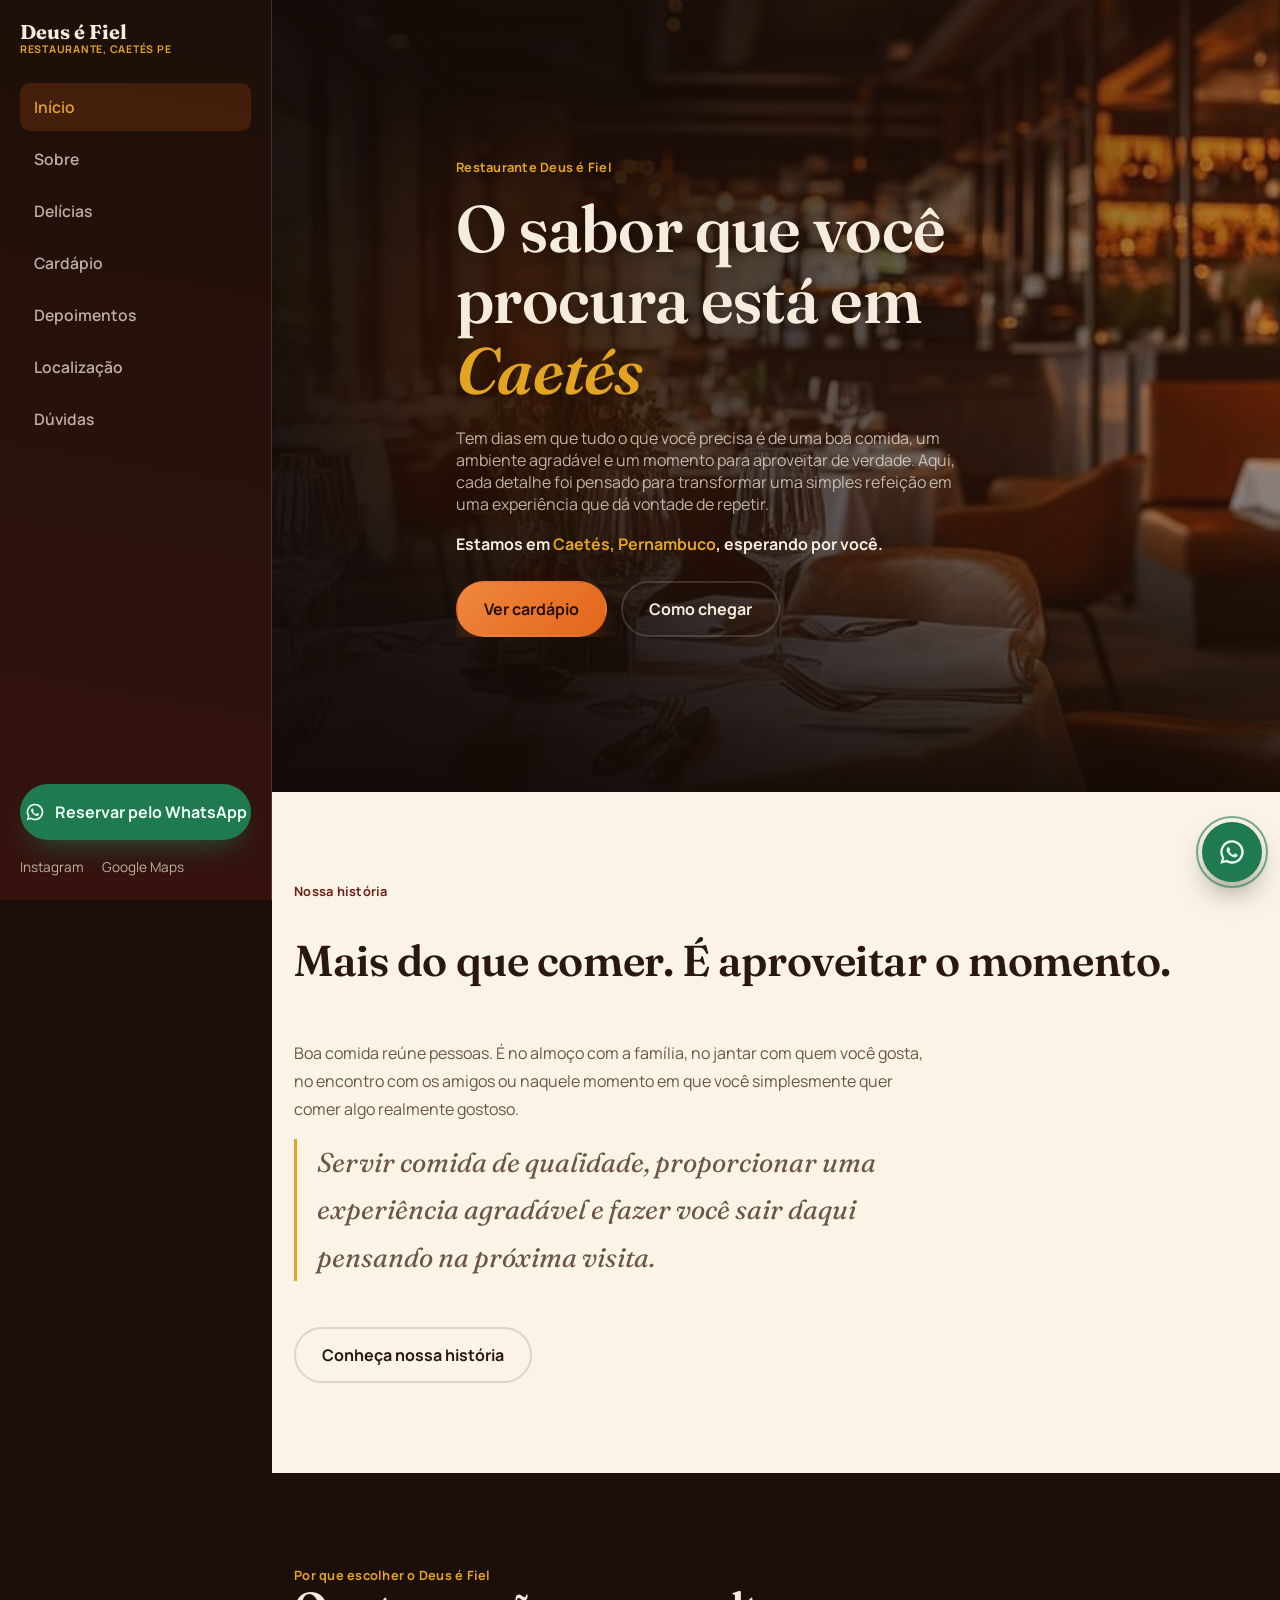
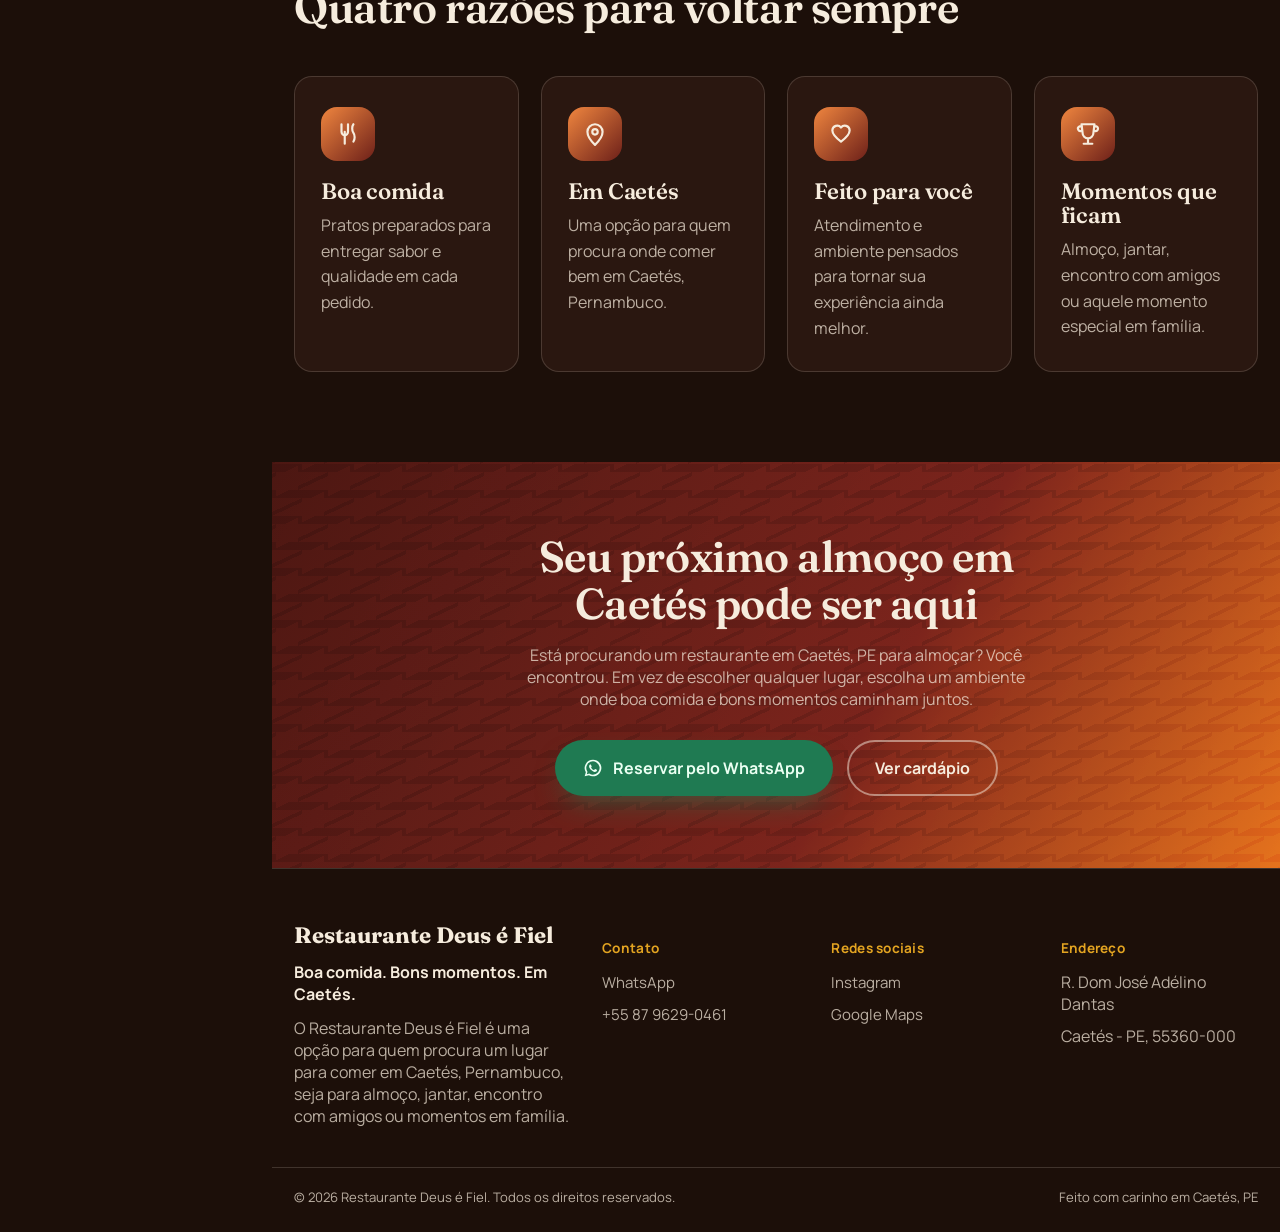
==== commit 190f273e: "Restaurante Deus é Fiel" ====
--- a/index.html
+++ b/index.html
@@ -331,19 +331,14 @@
 @media (min-width:820px){ .menu-cols{ grid-template-columns:1fr 1fr; } }
 .menu-cat h3{ color:var(--gold); margin-bottom:18px; padding-bottom:10px; border-bottom:2px solid var(--gold); display:inline-block; }
 .section--light .menu-cat h3{ color:var(--brick); }
-.menu-item{ display:flex; align-items:center; gap:14px; padding-block:11px; border-bottom:1px dashed var(--line-dark); }
+.menu-item{ display:flex; flex-direction:column; gap:4px; padding-block:11px; border-bottom:1px dashed var(--line-dark); }
 .section--light .menu-item{ border-bottom-color:var(--line-light); }
-.menu-item-thumb{
-  width:52px; height:52px; border-radius:12px; overflow:hidden; flex-shrink:0;
-  display:flex; align-items:center; justify-content:center;
-  background:linear-gradient(135deg, var(--ember-2), var(--brick));
-}
-.menu-item-thumb img{ width:100%; height:100%; object-fit:cover; display:block; }
-.menu-item-thumb svg{ width:24px; height:24px; color:var(--cream); }
-.menu-item-info{ flex:1; display:flex; align-items:baseline; gap:8px; min-width:0; }
+.menu-item-row{ display:flex; align-items:baseline; gap:8px; }
 .menu-item .name{ font-weight:700; }
 .menu-item .fill{ flex:1; border-bottom:2px dotted var(--line-dark); transform:translateY(-5px); }
 .section--light .menu-item .fill{ border-bottom-color:var(--line-light); }
+.menu-item .note{ color:var(--ink-soft); font-size:.9rem; }
+.section--dark .menu-item .note{ color:var(--cream-soft); }
 .menu-note{ margin-top:20px; font-size:.85rem; font-style:italic; }
 
 /* --- CTA faixas --- */
@@ -439,7 +434,7 @@
     <span class="brand-top">Deus é Fiel</span>
     <span class="brand-bottom">RESTAURANTE, CAETÉS PE</span>
   </a>
-  <a href="https://wa.me/55SEUNUMERO?text=Ol%C3%A1%21%20Quero%20fazer%20uma%20reserva." class="icon-btn whats-topbar" aria-label="Reservar pelo WhatsApp">
+  <a href="https://wa.me/558796290461?text=Ol%C3%A1%21%20Quero%20fazer%20uma%20reserva." class="icon-btn whats-topbar" aria-label="Reservar pelo WhatsApp">
     <svg viewBox="0 0 24 24" fill="currentColor"><path d="M12 2a10 10 0 0 0-8.6 15.1L2 22l5.1-1.3A10 10 0 1 0 12 2Zm0 18a8 8 0 0 1-4.1-1.1l-.3-.2-3 .8.8-2.9-.2-.3A8 8 0 1 1 12 20Zm4.4-6c-.2-.1-1.4-.7-1.6-.8-.2-.1-.4-.1-.5.1-.2.2-.6.8-.8 1-.1.2-.3.2-.5.1-1.4-.7-2.3-1.2-3.2-2.8-.2-.4.2-.4.6-1.2.1-.1 0-.3 0-.4-.1-.1-.5-1.2-.7-1.7-.2-.4-.4-.4-.5-.4h-.5c-.2 0-.4.1-.6.3-.2.2-.8.8-.8 2s.8 2.3 1 2.5c.1.2 1.6 2.5 4 3.4 1.9.7 2.3.6 2.7.5.4-.1 1.4-.6 1.6-1.1.2-.5.2-1 .1-1.1-.1-.1-.3-.2-.5-.3Z"/></svg>
   </a>
 </header>
@@ -463,13 +458,13 @@
       <a href="#localizacao">Localização</a>
       <a href="#faq">Dúvidas</a>
   </nav>
-  <a href="https://wa.me/55SEUNUMERO?text=Ol%C3%A1%21%20Quero%20fazer%20uma%20reserva." class="btn btn--whats btn--full sidebar-cta">
+  <a href="https://wa.me/558796290461?text=Ol%C3%A1%21%20Quero%20fazer%20uma%20reserva." class="btn btn--whats btn--full sidebar-cta">
     <svg viewBox="0 0 24 24" fill="currentColor"><path d="M12 2a10 10 0 0 0-8.6 15.1L2 22l5.1-1.3A10 10 0 1 0 12 2Zm0 18a8 8 0 0 1-4.1-1.1l-.3-.2-3 .8.8-2.9-.2-.3A8 8 0 1 1 12 20Zm4.4-6c-.2-.1-1.4-.7-1.6-.8-.2-.1-.4-.1-.5.1-.2.2-.6.8-.8 1-.1.2-.3.2-.5.1-1.4-.7-2.3-1.2-3.2-2.8-.2-.4.2-.4.6-1.2.1-.1 0-.3 0-.4-.1-.1-.5-1.2-.7-1.7-.2-.4-.4-.4-.5-.4h-.5c-.2 0-.4.1-.6.3-.2.2-.8.8-.8 2s.8 2.3 1 2.5c.1.2 1.6 2.5 4 3.4 1.9.7 2.3.6 2.7.5.4-.1 1.4-.6 1.6-1.1.2-.5.2-1 .1-1.1-.1-.1-.3-.2-.5-.3Z"/></svg>
     Reservar pelo WhatsApp
   </a>
   <div class="sidebar-social">
     <a href="#" target="_blank" rel="noopener">Instagram</a>
-    <a href="https://www.google.com/maps/search/?api=1&query=Restaurante%20Deus%20%C3%A9%20Fiel%2C%20Caet%C3%A9s%2C%20PE" target="_blank" rel="noopener">Google Maps</a>
+    <a href="https://www.google.com/maps/search/?api=1&query=Restaurante%20Deus%20%C3%A9%20Fiel%2C%20R.%20Dom%20Jos%C3%A9%20Ad%C3%A9lino%20Dantas%2C%20Caet%C3%A9s%20-%20PE%2C%2055360-000" target="_blank" rel="noopener">Google Maps</a>
   </div>
 </aside>
 
@@ -550,7 +545,7 @@
     <h2 class="reveal">Seu próximo almoço em Caetés pode ser aqui</h2>
     <p class="reveal">Está procurando um restaurante em Caetés, PE para almoçar? Você encontrou. Em vez de escolher qualquer lugar, escolha um ambiente onde boa comida e bons momentos caminham juntos.</p>
     <div class="btn-row reveal">
-      <a href="https://wa.me/55SEUNUMERO?text=Ol%C3%A1%21%20Quero%20fazer%20um%20pedido%20ou%20reserva." class="btn btn--whats">
+      <a href="https://wa.me/558796290461?text=Ol%C3%A1%21%20Quero%20fazer%20um%20pedido%20ou%20reserva." class="btn btn--whats">
         <svg viewBox="0 0 24 24" fill="currentColor"><path d="M12 2a10 10 0 0 0-8.6 15.1L2 22l5.1-1.3A10 10 0 1 0 12 2Zm0 18a8 8 0 0 1-4.1-1.1l-.3-.2-3 .8.8-2.9-.2-.3A8 8 0 1 1 12 20Zm4.4-6c-.2-.1-1.4-.7-1.6-.8-.2-.1-.4-.1-.5.1-.2.2-.6.8-.8 1-.1.2-.3.2-.5.1-1.4-.7-2.3-1.2-3.2-2.8-.2-.4.2-.4.6-1.2.1-.1 0-.3 0-.4-.1-.1-.5-1.2-.7-1.7-.2-.4-.4-.4-.5-.4h-.5c-.2 0-.4.1-.6.3-.2.2-.8.8-.8 2s.8 2.3 1 2.5c.1.2 1.6 2.5 4 3.4 1.9.7 2.3.6 2.7.5.4-.1 1.4-.6 1.6-1.1.2-.5.2-1 .1-1.1-.1-.1-.3-.2-.5-.3Z"/></svg>
         Reservar pelo WhatsApp
       </a>
@@ -606,7 +601,7 @@
     <h2 class="reveal">Venha viver essa experiência</h2>
     <p class="reveal">Sinta na prática o que é comer bem em Caetés. A mesa já está esperando por você.</p>
     <div class="btn-row reveal">
-      <a href="https://wa.me/55SEUNUMERO?text=Ol%C3%A1%21%20Quero%20conhecer%20o%20Deus%20%C3%A9%20Fiel." class="btn btn--whats"><svg viewBox="0 0 24 24" fill="currentColor"><path d="M12 2a10 10 0 0 0-8.6 15.1L2 22l5.1-1.3A10 10 0 1 0 12 2Zm0 18a8 8 0 0 1-4.1-1.1l-.3-.2-3 .8.8-2.9-.2-.3A8 8 0 1 1 12 20Zm4.4-6c-.2-.1-1.4-.7-1.6-.8-.2-.1-.4-.1-.5.1-.2.2-.6.8-.8 1-.1.2-.3.2-.5.1-1.4-.7-2.3-1.2-3.2-2.8-.2-.4.2-.4.6-1.2.1-.1 0-.3 0-.4-.1-.1-.5-1.2-.7-1.7-.2-.4-.4-.4-.5-.4h-.5c-.2 0-.4.1-.6.3-.2.2-.8.8-.8 2s.8 2.3 1 2.5c.1.2 1.6 2.5 4 3.4 1.9.7 2.3.6 2.7.5.4-.1 1.4-.6 1.6-1.1.2-.5.2-1 .1-1.1-.1-.1-.3-.2-.5-.3Z"/></svg> Reservar pelo WhatsApp</a>
+      <a href="https://wa.me/558796290461?text=Ol%C3%A1%21%20Quero%20conhecer%20o%20Deus%20%C3%A9%20Fiel." class="btn btn--whats"><svg viewBox="0 0 24 24" fill="currentColor"><path d="M12 2a10 10 0 0 0-8.6 15.1L2 22l5.1-1.3A10 10 0 1 0 12 2Zm0 18a8 8 0 0 1-4.1-1.1l-.3-.2-3 .8.8-2.9-.2-.3A8 8 0 1 1 12 20Zm4.4-6c-.2-.1-1.4-.7-1.6-.8-.2-.1-.4-.1-.5.1-.2.2-.6.8-.8 1-.1.2-.3.2-.5.1-1.4-.7-2.3-1.2-3.2-2.8-.2-.4.2-.4.6-1.2.1-.1 0-.3 0-.4-.1-.1-.5-1.2-.7-1.7-.2-.4-.4-.4-.5-.4h-.5c-.2 0-.4.1-.6.3-.2.2-.8.8-.8 2s.8 2.3 1 2.5c.1.2 1.6 2.5 4 3.4 1.9.7 2.3.6 2.7.5.4-.1 1.4-.6 1.6-1.1.2-.5.2-1 .1-1.1-.1-.1-.3-.2-.5-.3Z"/></svg> Reservar pelo WhatsApp</a>
       <a href="#localizacao" class="btn btn--ghost" style="border-color:rgba(246,236,221,.5);">Como chegar</a>
     </div>
   </div>
@@ -703,100 +698,75 @@
 <section class="page-hero">
   <div class="brick-texture"></div>
   <div class="container">
-    <span class="eyebrow reveal">Cardápio resumido</span>
-    <h1 class="reveal">Do primeiro pedido à última garfada</h1>
-    <p class="reveal">Confira uma seleção do nosso cardápio e descubra o que combina com o seu momento.</p>
+    <span class="eyebrow reveal">Cardápio do restaurante</span>
+    <h1 class="reveal">Sabor de comida caseira, todo dia</h1>
+    <p class="reveal">Feito com carinho pra você — qualidade, sabor e tradição em cada prato.</p>
   </div>
 </section>
 
 <section class="section--dark section-pad">
   <div class="container">
-    <div class="menu-gallery reveal">
-      <figure class="gallery-item">
-        <img src="[data-uri]" alt="Corte grelhado ao ponto, com purê e legumes" loading="lazy">
-        <figcaption>Grelhado ao ponto, com purê e legumes</figcaption>
-      </figure>
-      <figure class="gallery-item">
-        <img src="[data-uri]" alt="Variedade de pratos: massas, grelhados e sushi" loading="lazy">
-        <figcaption>Um gostinho da nossa variedade</figcaption>
-      </figure>
-      <figure class="gallery-item">
-        <img src="[data-uri]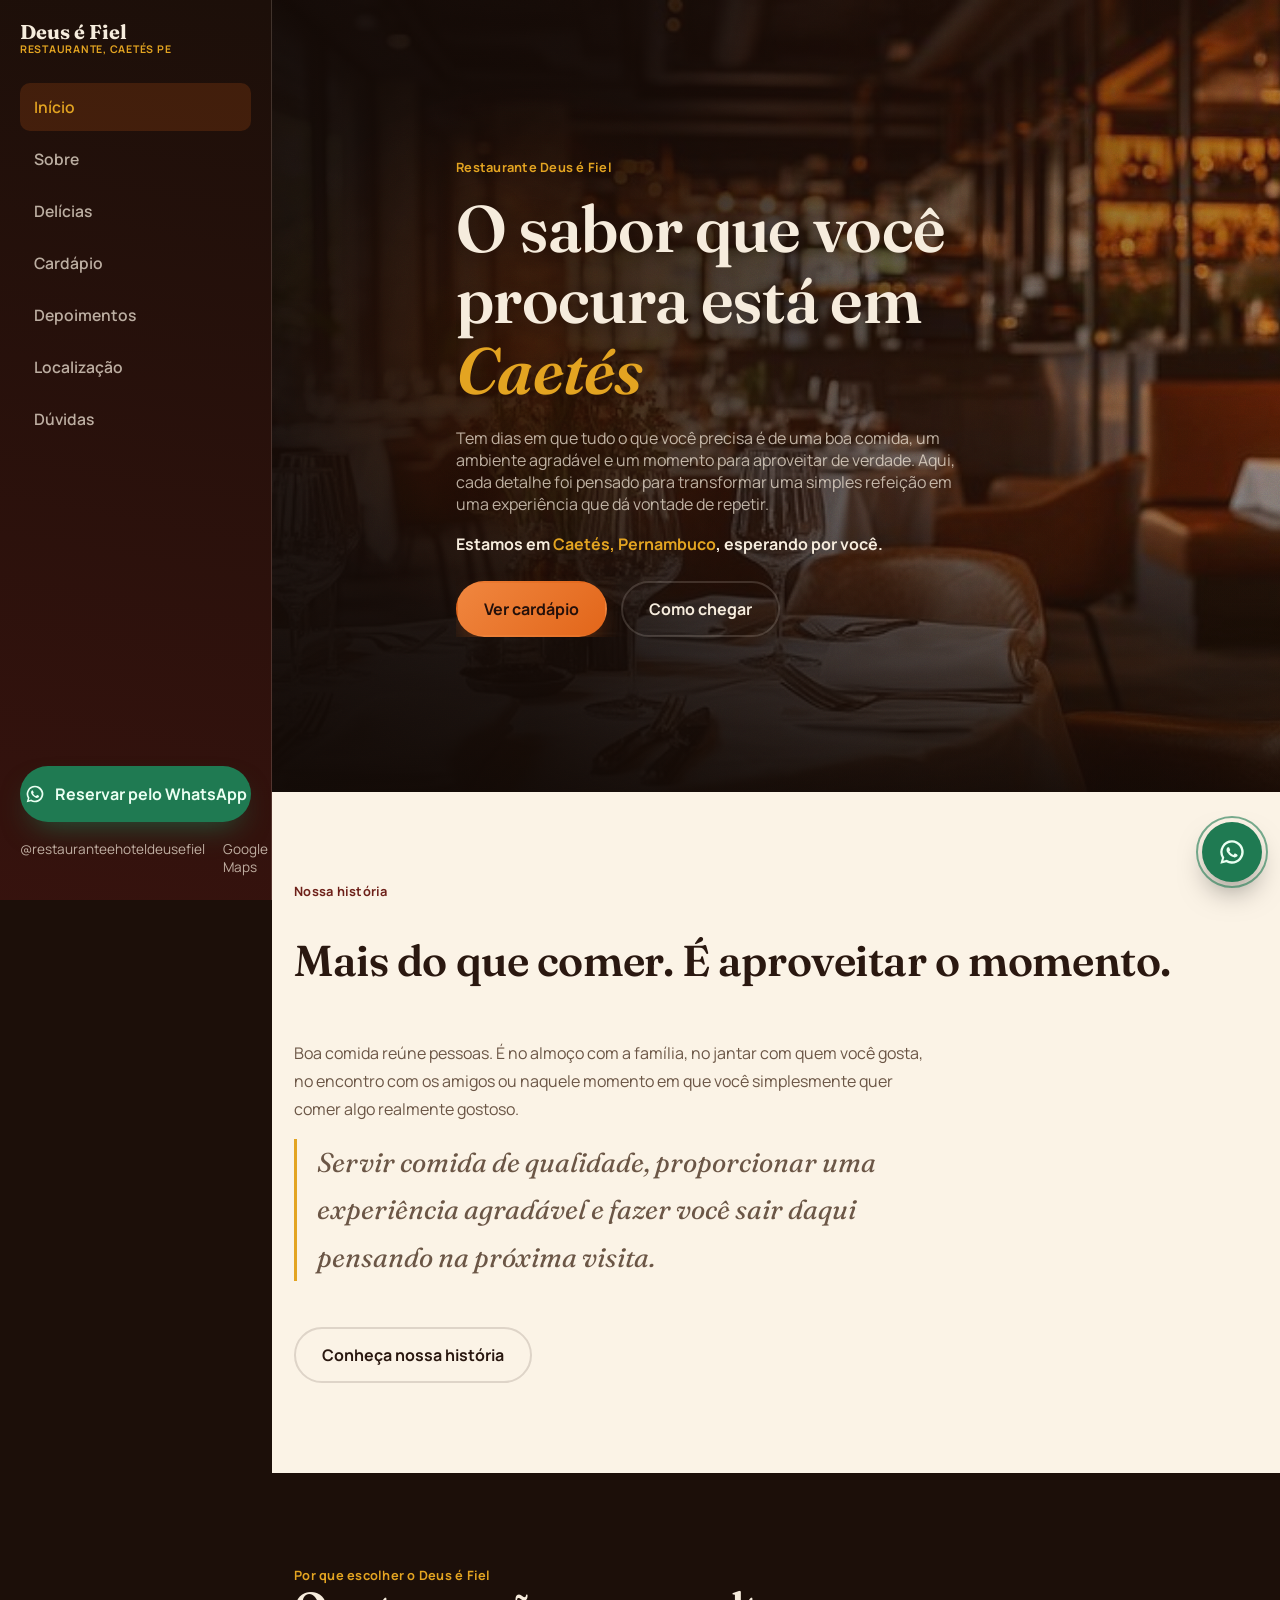
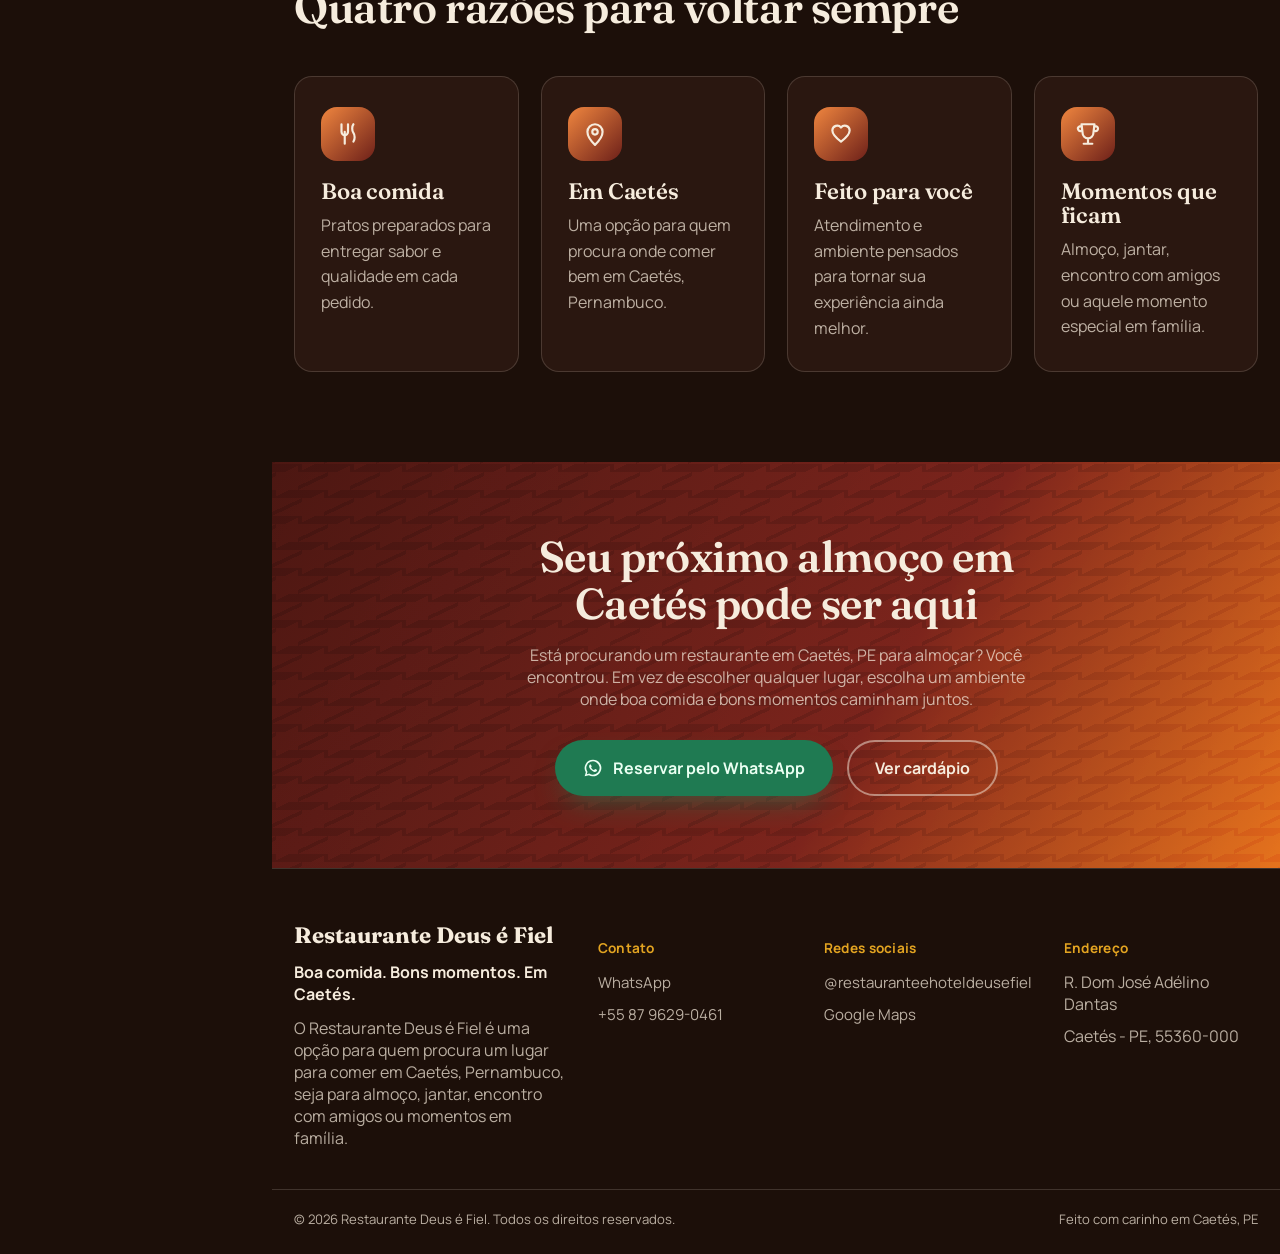
==== commit b8c71197: "Restaurante Deus é Fiel" ====
--- a/index.html
+++ b/index.html
@@ -463,7 +463,7 @@
     Reservar pelo WhatsApp
   </a>
   <div class="sidebar-social">
-    <a href="#" target="_blank" rel="noopener">Instagram</a>
+    <a href="https://www.instagram.com/restauranteehoteldeusefiel/" target="_blank" rel="noopener">&#64;restauranteehoteldeusefiel</a>
     <a href="https://www.google.com/maps/search/?api=1&query=Restaurante%20Deus%20%C3%A9%20Fiel%2C%20R.%20Dom%20Jos%C3%A9%20Ad%C3%A9lino%20Dantas%2C%20Caet%C3%A9s%20-%20PE%2C%2055360-000" target="_blank" rel="noopener">Google Maps</a>
   </div>
 </aside>
@@ -957,7 +957,7 @@
     <div class="foot-col">
       <h4>Redes sociais</h4>
       <ul>
-        <li><a href="#" target="_blank" rel="noopener">Instagram</a></li>
+        <li><a href="https://www.instagram.com/restauranteehoteldeusefiel/" target="_blank" rel="noopener">&#64;restauranteehoteldeusefiel</a></li>
         <li><a href="https://www.google.com/maps/search/?api=1&query=Restaurante%20Deus%20%C3%A9%20Fiel%2C%20R.%20Dom%20Jos%C3%A9%20Ad%C3%A9lino%20Dantas%2C%20Caet%C3%A9s%20-%20PE%2C%2055360-000" target="_blank" rel="noopener">Google Maps</a></li>
       </ul>
     </div>
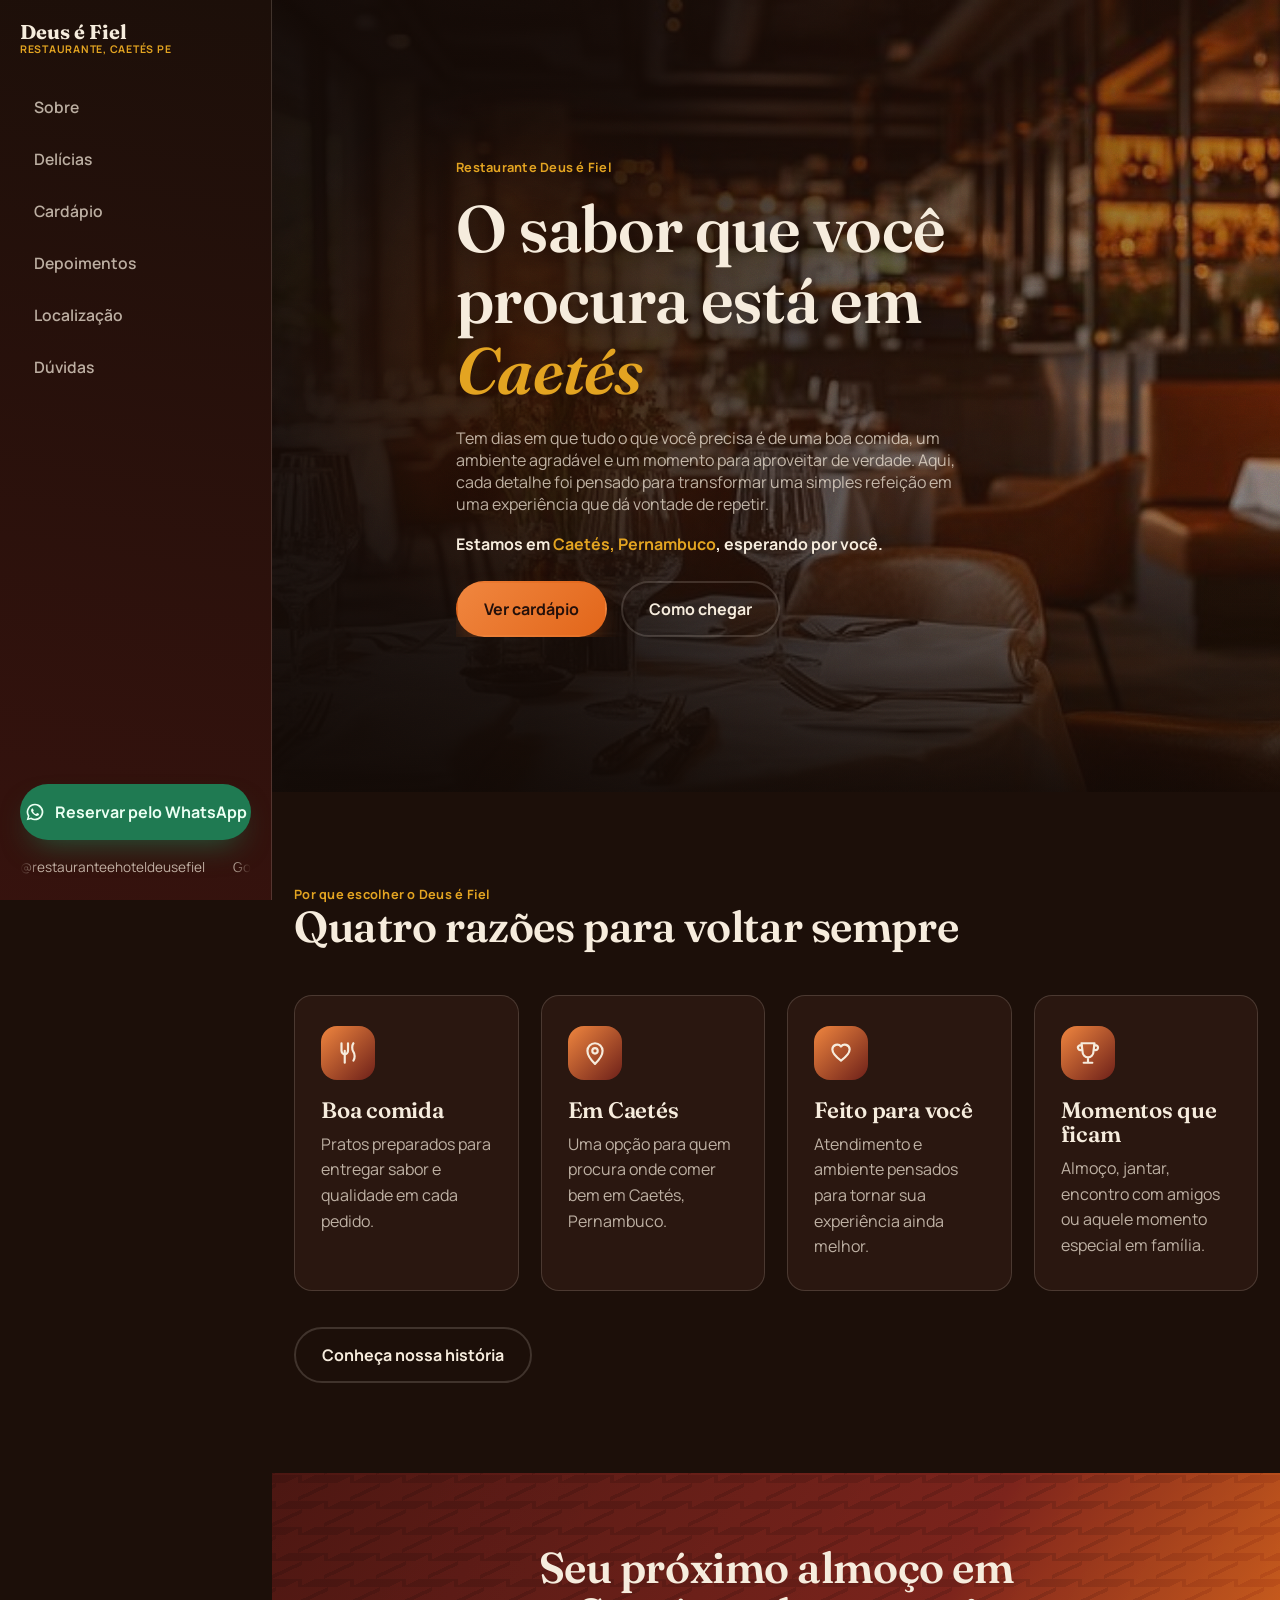
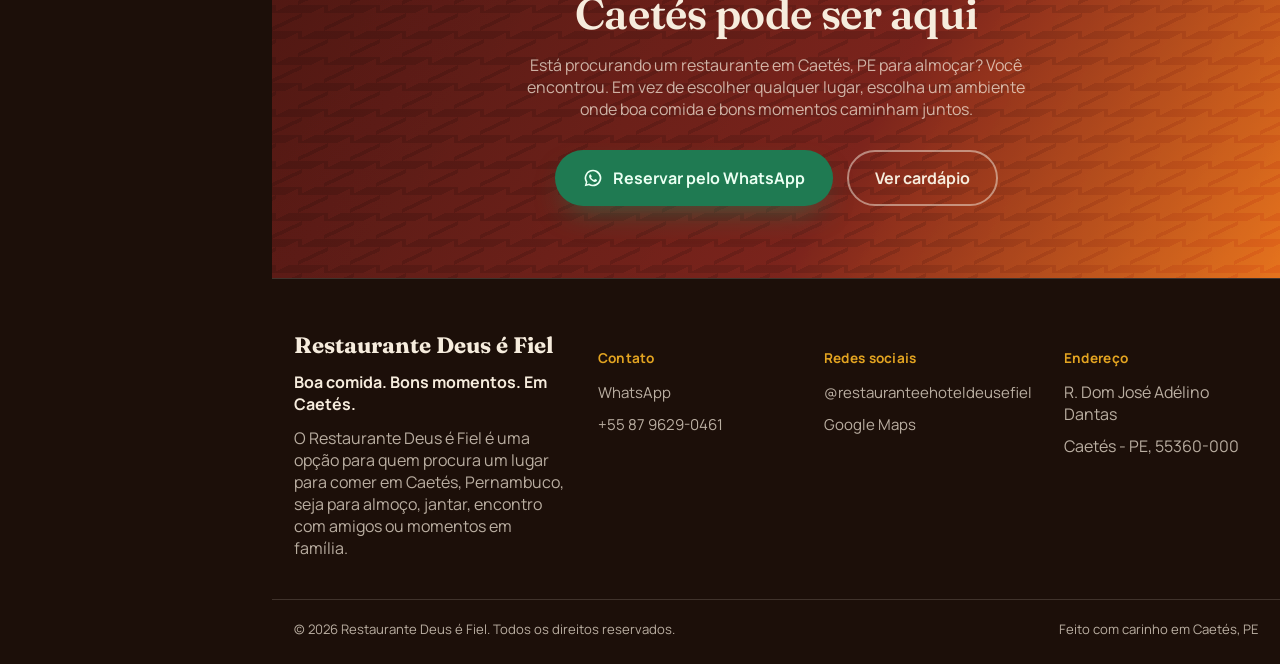
==== commit 3e32cdb1: "Atualização do Restaurante Deus é fiel" ====
--- a/index.html
+++ b/index.html
@@ -1,477 +1,160 @@
 <!DOCTYPE html>
-<html lang="pt-BR">
+<!--
+==============================================================================
+  RESTAURANTE DEUS É FIEL — PÁGINA INICIAL — URL: /
+  Site estático: cada página é uma pasta com um index.html. Arquivos compartilhados:
+    assets/css/style.css .... todos os estilos ([CSS-01..25])
+    assets/js/main.js ....... menu, progresso, animações, abas do cardápio ([JS-01..05])
+    assets/img/ ............. fotos do banner e do salão
+  Estrutura deste arquivo: [HEAD] informações da página (título, descrição, canonical)
+    [HTML-01..04] barra de progresso, barra superior, menu lateral (iguais em todas as páginas)
+    [PAG-1] conteúdo desta página · [HTML-05..06] rodapé e botão flutuante do WhatsApp
+  Padrão: todo bloco novo ganha um comentário dizendo o que é e como editar.
+==============================================================================
+-->
+<html lang="pt-BR" class="no-js-fallback">
 <head>
+<!-- ===== [HEAD] INFORMAÇÕES DESTA PÁGINA (únicas em cada página: título, descrição e endereço canônico) ===== -->
+<!-- Codificação de caracteres (acentos). Não mexer. -->
 <meta charset="UTF-8">
+<!-- Faz o site se ajustar à tela do celular. -->
 <meta name="viewport" content="width=device-width, initial-scale=1, viewport-fit=cover">
+<!-- Cor da barra do navegador no celular. -->
 <meta name="theme-color" content="#1c0f09">
+<!-- Título da aba do navegador e do resultado no Google (exclusivo desta página). -->
 <title>Restaurante Deus é Fiel. Boa comida. Bons momentos. Em Caetés.</title>
+<!-- Texto que aparece no Google embaixo do título (exclusivo desta página, ideal até ~160 caracteres). -->
 <meta name="description" content="Restaurante Deus é Fiel, em Caetés, Pernambuco. Boa comida, ambiente de tijolo à vista e iluminação quente, para almoço, jantar e encontros especiais.">
+<!-- Endereço oficial desta página (absoluto): evita que o Google trate variações da URL como páginas diferentes. -->
+<link rel="canonical" href="https://restaurante-deus-fiel.vercel.app/">
+<!-- Permite que o Google indexe a página e siga os links dela. -->
+<meta name="robots" content="index, follow">
+<!-- Avisa ao CSS que o JavaScript está ativo (troca "no-js-fallback" por "js"). Sem JS, o conteúdo aparece normalmente. -->
+<script>document.documentElement.className='js';</script>
+<!-- Compatibilidade com os links antigos do tipo /#cardapio: o servidor não recebe o "#", então este mini-script leva a pessoa direto
+     para a URL nova (um único passo, sem cadeia de redirecionamentos). Pode ser apagado depois que os links antigos deixarem de circular. -->
+<script>
+(function(){var m=location.hash.match(/^#(sobre|delicias|cardapio|depoimentos|localizacao|faq)$/);if(m)location.replace('/'+m[1]+'/');})();
+</script>
+<!-- Dados estruturados (JSON-LD) do restaurante: ajudam o Google a entender o negócio. Se mudar endereço, telefone ou horário, mude aqui também. -->
+<script type="application/ld+json">
+{
+  "@context": "https://schema.org",
+  "@type": "Restaurant",
+  "name": "Restaurante Deus é Fiel",
+  "telephone": "+55 87 9629-0461",
+  "address": {
+    "@type": "PostalAddress",
+    "streetAddress": "R. Dom José Adélino Dantas",
+    "addressLocality": "Caetés",
+    "addressRegion": "PE",
+    "postalCode": "55360-000",
+    "addressCountry": "BR"
+  },
+  "openingHoursSpecification": [
+    {
+      "@type": "OpeningHoursSpecification",
+      "dayOfWeek": [
+        "Monday",
+        "Tuesday",
+        "Wednesday",
+        "Thursday",
+        "Friday",
+        "Saturday",
+        "Sunday"
+      ],
+      "opens": "00:00",
+      "closes": "23:59"
+    }
+  ],
+  "sameAs": [
+    "https://www.instagram.com/restauranteehoteldeusefiel/"
+  ],
+  "url": "https://restaurante-deus-fiel.vercel.app/",
+  "menu": "https://restaurante-deus-fiel.vercel.app/cardapio/"
+}
+</script>
+<!-- Acelera o carregamento das fontes do Google (as duas linhas abaixo). -->
 <link rel="preconnect" href="https://fonts.googleapis.com">
 <link rel="preconnect" href="https://fonts.gstatic.com" crossorigin>
+<!-- Fontes do site: Fraunces (títulos) e Manrope (textos). -->
 <link href="https://fonts.googleapis.com/css2?family=Fraunces:ital,opsz,wght@0,9..144,400;0,9..144,500;0,9..144,600;0,9..144,700;1,9..144,500&family=Manrope:wght@400;500;600;700;800&display=swap" rel="stylesheet">
-<style>
-:root{
-  /* --- cor --- */
-  --charcoal: #1c0f09;
-  --charcoal-2: #2a1710;
-  --brick: #6d2019;
-  --brick-deep: #431410;
-  --ember: #e2661a;
-  --ember-2: #f0863f;
-  --gold: #e3a421;
-  --paper: #fbf3e6;
-  --paper-2: #f4e7d3;
-  --ink: #2a1810;
-  --ink-soft: #6b5646;
-  --cream: #f6ecdd;
-  --cream-soft: rgba(246,236,221,.72);
-  --line-dark: rgba(246,236,221,.16);
-  --line-light: rgba(42,24,16,.14);
-  --shadow: 0 20px 40px -20px rgba(20,8,4,.55);
-
-  --font-display: "Fraunces", Georgia, serif;
-  --font-body: "Manrope", -apple-system, BlinkMacSystemFont, "Segoe UI", sans-serif;
-
-  --container: 1120px;
-  --radius: 18px;
-  --sidebar-w: 272px;
-  --topbar-h: 64px;
-}
-
-*,*::before,*::after{ box-sizing:border-box; }
-html{ scroll-behavior:smooth; }
-body{
-  margin:0;
-  font-family:var(--font-body);
-  color:var(--cream);
-  background:var(--charcoal);
-  -webkit-font-smoothing:antialiased;
-  overflow-x:hidden;
-}
-body.no-scroll{ overflow:hidden; }
-img,svg{ display:block; max-width:100%; }
-a{ color:inherit; text-decoration:none; }
-ul{ margin:0; padding:0; list-style:none; }
-h1,h2,h3{ font-family:var(--font-display); margin:0; font-weight:600; line-height:1.08; letter-spacing:-.01em; }
-p{ margin:0; }
-.container{ max-width:var(--container); margin-inline:auto; padding-inline:22px; }
-
-@media (prefers-reduced-motion: reduce){
-  *{ animation-duration:0.001ms !important; animation-iteration-count:1 !important; transition-duration:0.001ms !important; scroll-behavior:auto !important; }
-}
-
-/* --- tipografia fluida --- */
-h1{ font-size:clamp(2.3rem, 5.6vw, 4.1rem); }
-h2{ font-size:clamp(1.8rem, 4vw, 2.7rem); }
-h3{ font-size:clamp(1.15rem, 2vw, 1.4rem); }
-.lead{ font-size:clamp(1.05rem, 2vw, 1.25rem); line-height:1.55; }
-.eyebrow{
-  font-family:var(--font-body); font-weight:700; font-size:.8rem;
-  color:var(--gold); letter-spacing:.02em; display:inline-block;
-}
-
-/* --- botões --- */
-.btn{
-  display:inline-flex; align-items:center; justify-content:center; gap:10px;
-  padding:15px 26px; border-radius:999px; font-weight:700; font-size:1rem;
-  font-family:var(--font-body); border:2px solid transparent; cursor:pointer;
-  transition:transform .25s ease, box-shadow .25s ease, background .25s ease, border-color .25s ease;
-  white-space:nowrap;
-}
-.btn:active{ transform:scale(.97); }
-.btn--primary{
-  background:linear-gradient(135deg, var(--ember-2), var(--ember));
-  color:#25100a; box-shadow:0 14px 30px -12px rgba(226,102,26,.65);
-}
-.btn--primary:hover{ transform:translateY(-2px); box-shadow:0 18px 34px -10px rgba(226,102,26,.8); }
-.btn--ghost{ background:transparent; border-color:var(--line-dark); color:var(--cream); }
-.btn--ghost:hover{ border-color:var(--gold); color:var(--gold); }
-.btn--ghost.on-light{ border-color:var(--line-light); color:var(--ink); }
-.btn--ghost.on-light:hover{ border-color:var(--brick); color:var(--brick); }
-.btn--whats{ background:#1f7a52; color:#eafff2; box-shadow:0 14px 30px -12px rgba(31,122,82,.7); }
-.btn--whats:hover{ transform:translateY(-2px); box-shadow:0 18px 34px -10px rgba(31,122,82,.85); }
-.btn svg{ width:20px; height:20px; flex-shrink:0; }
-.btn-row{ display:flex; flex-wrap:wrap; gap:14px; }
-.btn--full{ width:100%; }
-
-/* --- marca (topo e menu lateral) --- */
-.brand{ display:flex; flex-direction:column; line-height:1; gap:2px; }
-.brand-top{ font-family:var(--font-display); font-size:1.25rem; font-weight:700; color:var(--cream); }
-.brand-bottom{ font-size:.66rem; letter-spacing:.07em; color:var(--gold); font-weight:700; }
-
-/* --- barra superior (mobile/tablet) --- */
-.topbar{
-  position:fixed; top:0; left:0; right:0; z-index:80; height:var(--topbar-h);
-  display:flex; align-items:center; justify-content:space-between; gap:10px; padding-inline:14px;
-  background:linear-gradient(180deg, rgba(28,15,9,.94), rgba(28,15,9,.74));
-  backdrop-filter:blur(14px) saturate(140%);
-  border-bottom:1px solid var(--line-dark);
-}
-.topbar .brand{ align-items:center; text-align:center; }
-.menu-btn, .icon-btn{
-  width:44px; height:44px; border-radius:12px; border:1px solid var(--line-dark);
-  background:transparent; display:flex; align-items:center; justify-content:center; cursor:pointer; flex-shrink:0;
-}
-.menu-btn svg, .icon-btn svg{ width:22px; height:22px; color:var(--cream); }
-.icon-btn.whats-topbar{ border-radius:50%; background:#1f7a52; border-color:transparent; }
-.icon-btn.whats-topbar svg{ color:#eafff2; }
-
-.progress{ position:fixed; top:0; left:0; height:3px; z-index:96; background:linear-gradient(90deg, var(--gold), var(--ember)); width:0%; }
-
-/* --- menu lateral (sidebar) --- */
-.sidebar-overlay{
-  position:fixed; inset:0; z-index:90; background:rgba(10,5,3,.55);
-  opacity:0; pointer-events:none; transition:opacity .3s ease;
-}
-.sidebar-overlay.is-visible{ opacity:1; pointer-events:auto; }
-
-.sidebar{
-  position:fixed; top:0; left:0; height:100dvh; width:min(var(--sidebar-w), 84vw); z-index:95;
-  background:linear-gradient(190deg, var(--charcoal), var(--brick-deep) 150%);
-  border-right:1px solid var(--line-dark);
-  display:flex; flex-direction:column; padding:22px 20px 24px;
-  transform:translateX(-100%); transition:transform .35s cubic-bezier(.2,.8,.2,1);
-  overflow-y:auto;
-}
-.sidebar.is-open{ transform:translateX(0); }
-.sidebar-head{ display:flex; align-items:center; justify-content:space-between; gap:10px; }
-.sidebar-close{
-  width:38px; height:38px; border-radius:10px; border:1px solid var(--line-dark); background:transparent;
-  color:var(--cream); font-size:1.3rem; line-height:1; cursor:pointer; display:flex; align-items:center; justify-content:center;
-}
-.sidebar-nav{ display:flex; flex-direction:column; gap:4px; margin:28px 0 18px; }
-.sidebar-nav a{
-  padding:13px 14px; border-radius:10px; color:var(--cream-soft); font-weight:600; font-size:.98rem;
-  transition:background .2s ease, color .2s ease;
-}
-.sidebar-nav a:hover{ background:rgba(246,236,221,.07); color:var(--cream); }
-.sidebar-nav a.is-active{ background:rgba(226,102,26,.18); color:var(--gold); }
-.sidebar-cta{ margin-top:auto; }
-.sidebar-social{ display:flex; gap:18px; margin-top:18px; font-size:.85rem; }
-.sidebar-social a{ color:var(--cream-soft); }
-.sidebar-social a:hover{ color:var(--gold); }
-
-main.page{ padding-top:var(--topbar-h); min-height:60vh; }
-
-@media (min-width:1024px){
-  .topbar{ display:none; }
-  .sidebar-overlay{ display:none; }
-  .sidebar{ transform:none; border-right:1px solid var(--line-dark); }
-  .sidebar-close{ display:none; }
-  main.page{ margin-left:var(--sidebar-w); padding-top:0; }
-  footer{ margin-left:var(--sidebar-w); }
-  .whats-float{ display:none; } /* no desktop a reserva já está sempre visível na barra lateral */
-}
-
-/* --- seções --- */
-.section-pad{ padding-block:clamp(56px, 10vh, 108px); }
-.section--dark{ background:var(--charcoal); color:var(--cream); }
-.section--light{ background:var(--paper); color:var(--ink); }
-.section--light .eyebrow{ color:var(--brick); }
-
-.reveal{ opacity:0; transform:translateY(22px); transition:opacity .7s ease, transform .7s ease; }
-.reveal.is-visible{ opacity:1; transform:none; }
-
-/* textura de tijolo, camada decorativa */
-.brick-texture{
-  position:absolute; inset:0; opacity:.14; pointer-events:none;
-  background-image:
-    linear-gradient(335deg, var(--cream) 22px, transparent 22px),
-    linear-gradient(155deg, var(--cream) 22px, transparent 22px),
-    linear-gradient(335deg, var(--cream) 22px, transparent 22px),
-    linear-gradient(155deg, var(--cream) 22px, transparent 22px);
-  background-size:52px 52px;
-  background-position:0 2px, 4px 10px, 26px 28px, 30px 36px;
-  mix-blend-mode:overlay;
-}
-.grain{
-  position:absolute; inset:0; pointer-events:none; opacity:.5; mix-blend-mode:overlay;
-  background-image:url("data:image/svg+xml,%3Csvg xmlns='http://www.w3.org/2000/svg' width='120' height='120'%3E%3Cfilter id='n'%3E%3CfeTurbulence type='fractalNoise' baseFrequency='0.9' numOctaves='2' stitchTiles='stitch'/%3E%3C/filter%3E%3Crect width='100%25' height='100%25' filter='url(%23n)' opacity='0.35'/%3E%3C/svg%3E");
-}
-
-/* --- HERO (somente Início) --- */
-.hero{
-  position:relative; min-height:88svh; display:flex; align-items:center; overflow:hidden;
-  background-image:
-    linear-gradient(100deg, rgba(17,9,5,.95) 0%, rgba(17,9,5,.86) 34%, rgba(17,9,5,.5) 64%, rgba(17,9,5,.22) 100%),
-    linear-gradient(0deg, rgba(17,9,5,.88) 0%, rgba(17,9,5,0) 38%),
-    linear-gradient(120deg, rgba(109,32,25,.35), rgba(226,102,26,.12)),
-    url("[data-uri]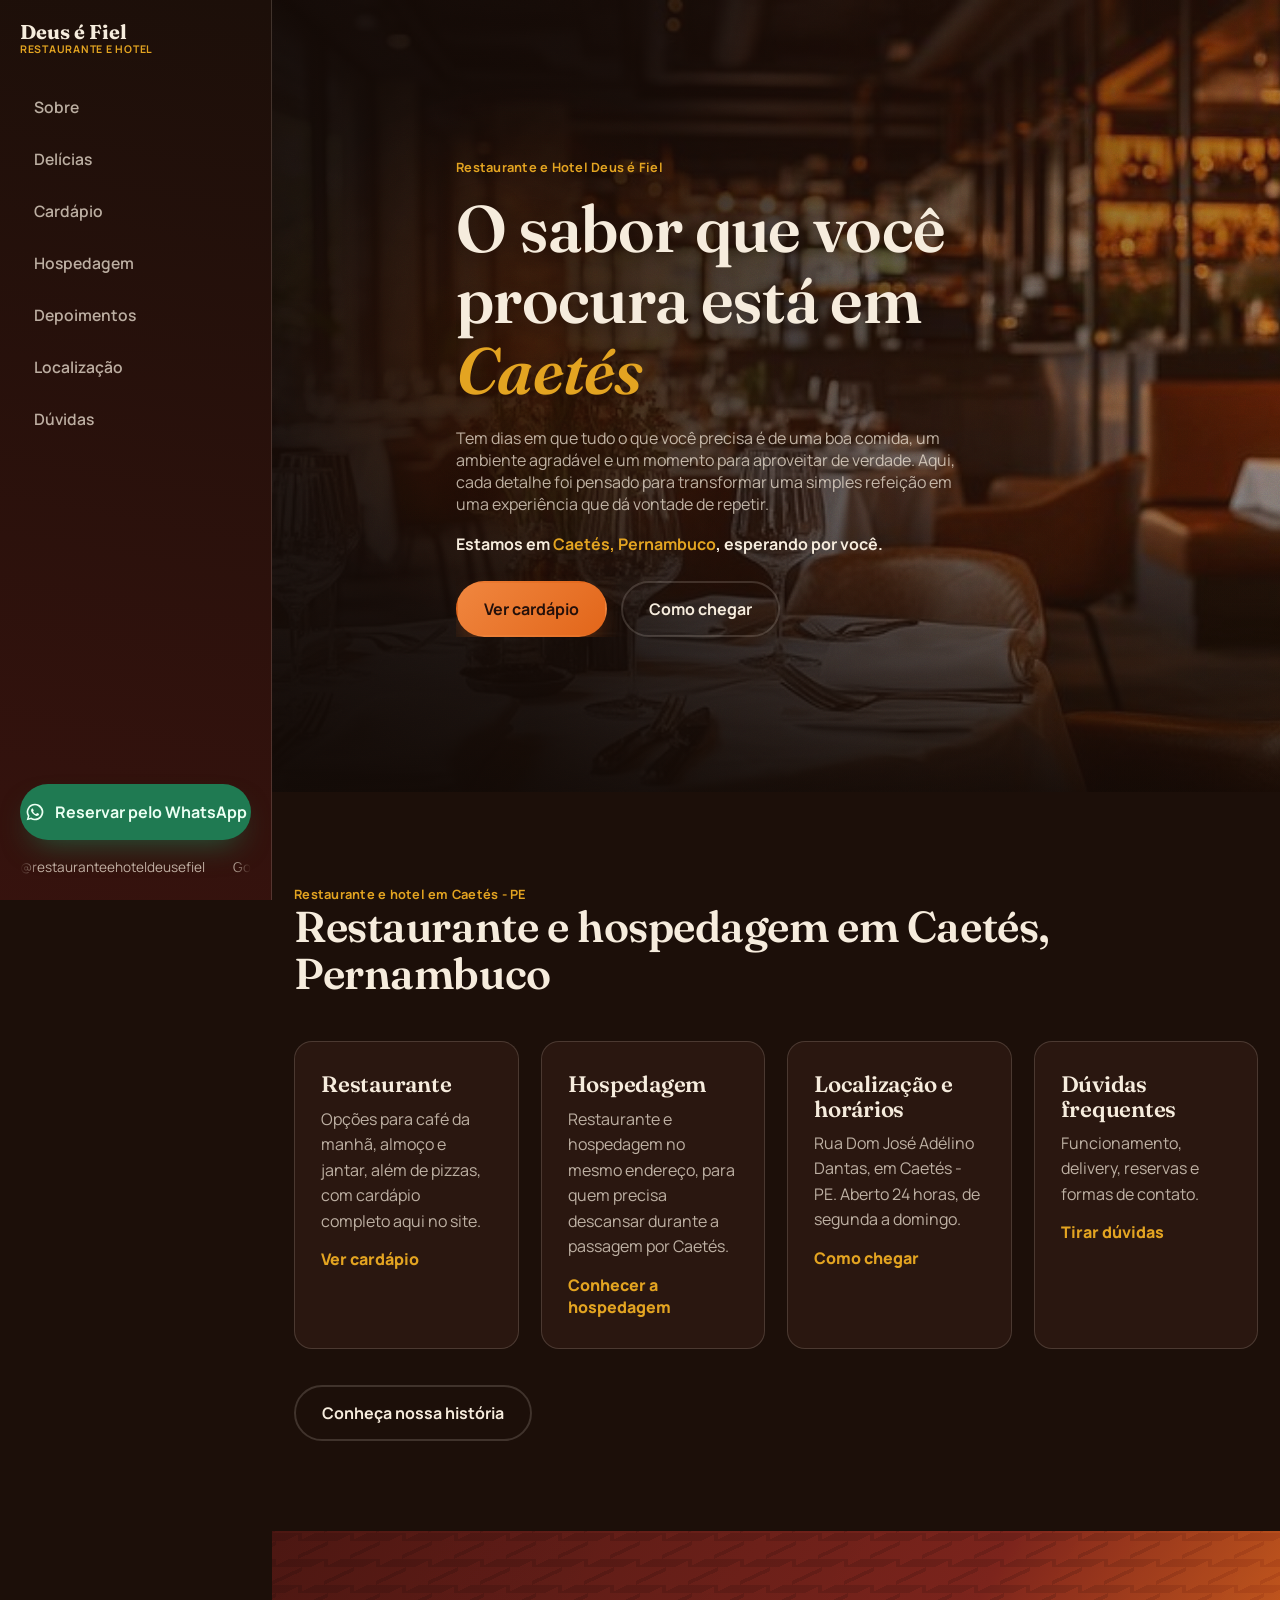
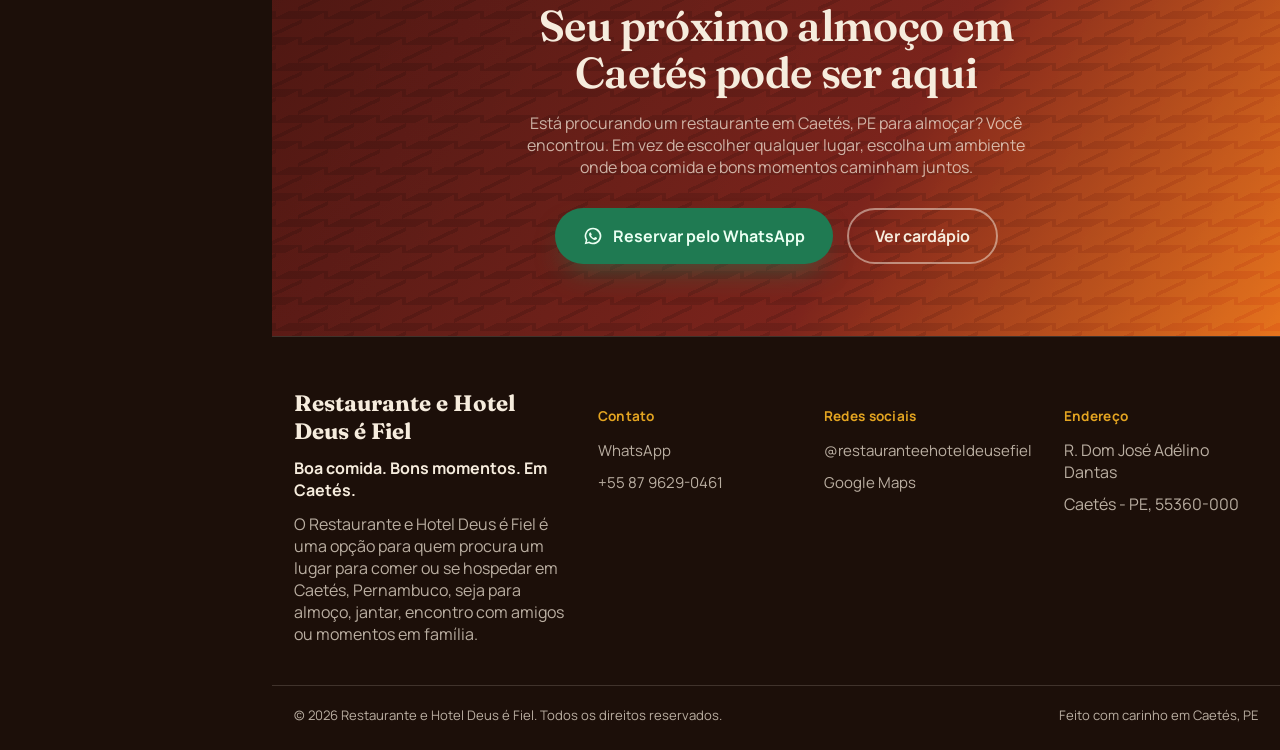
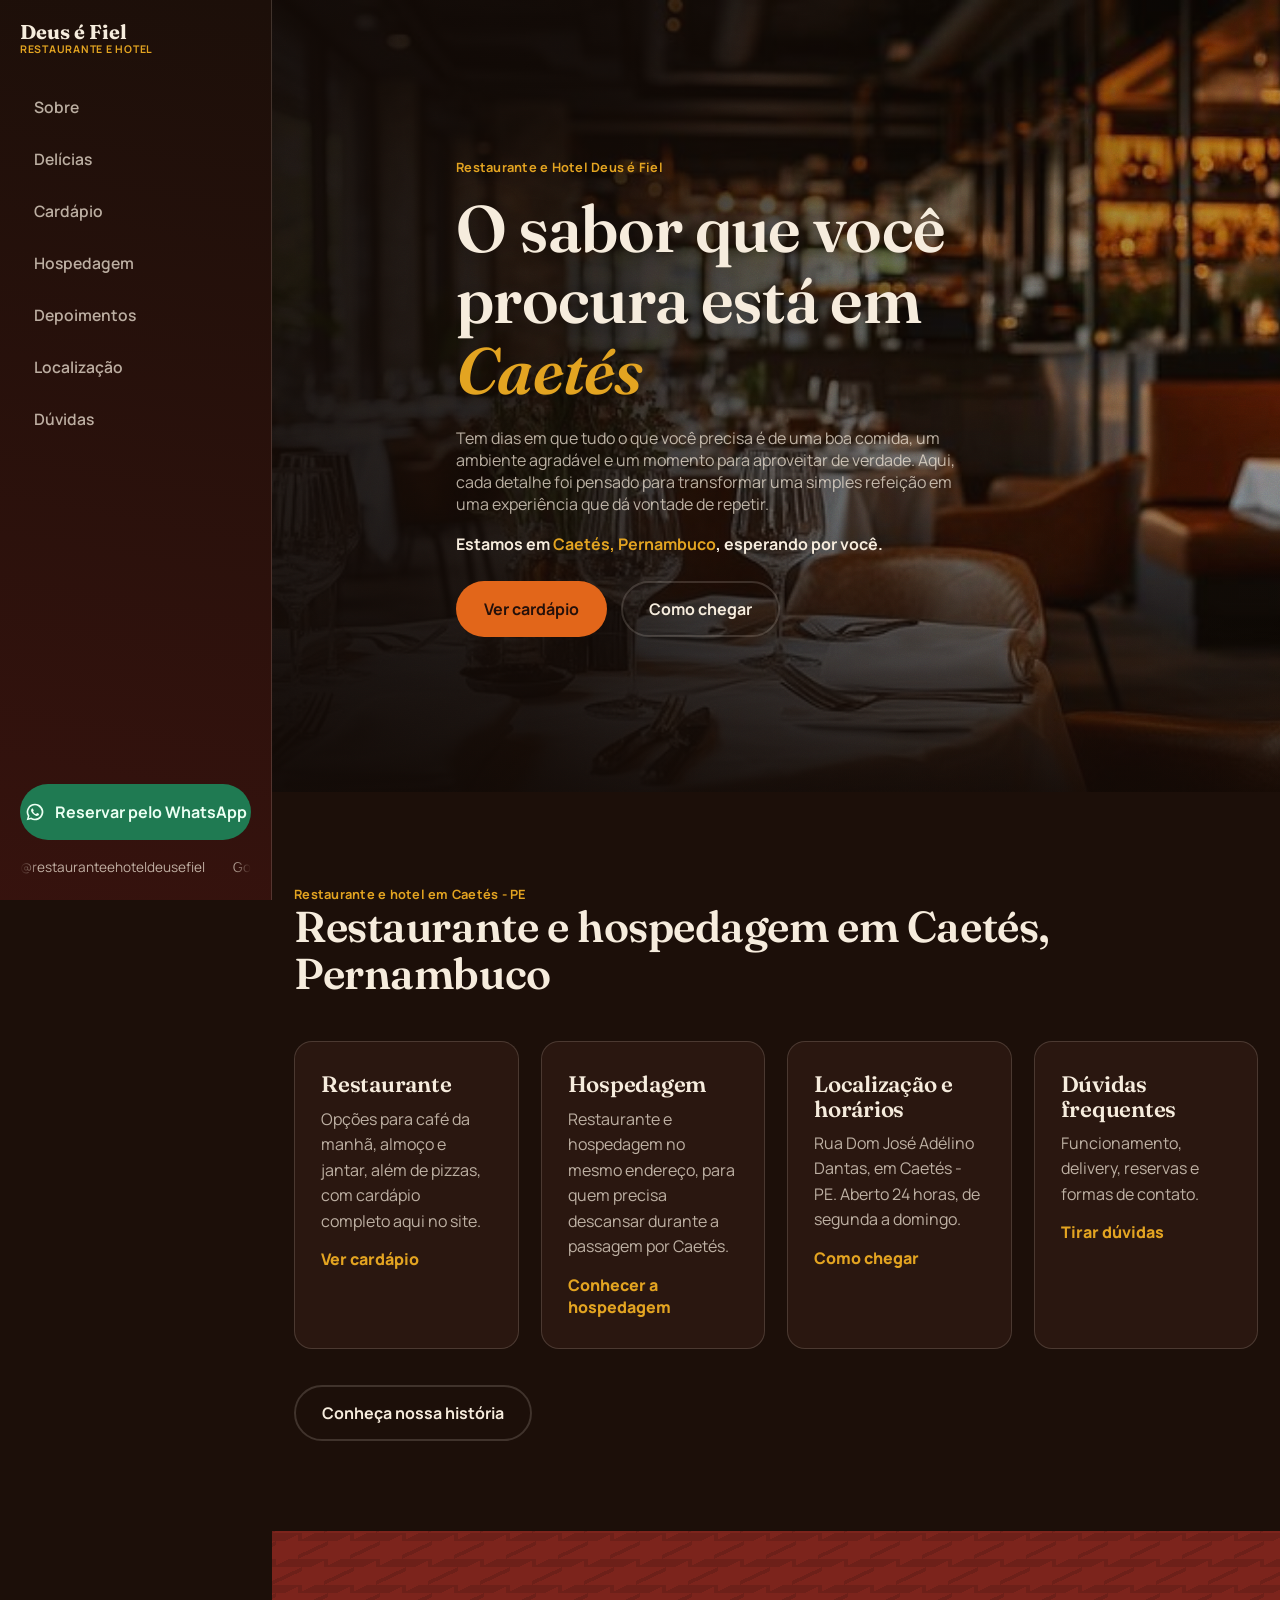
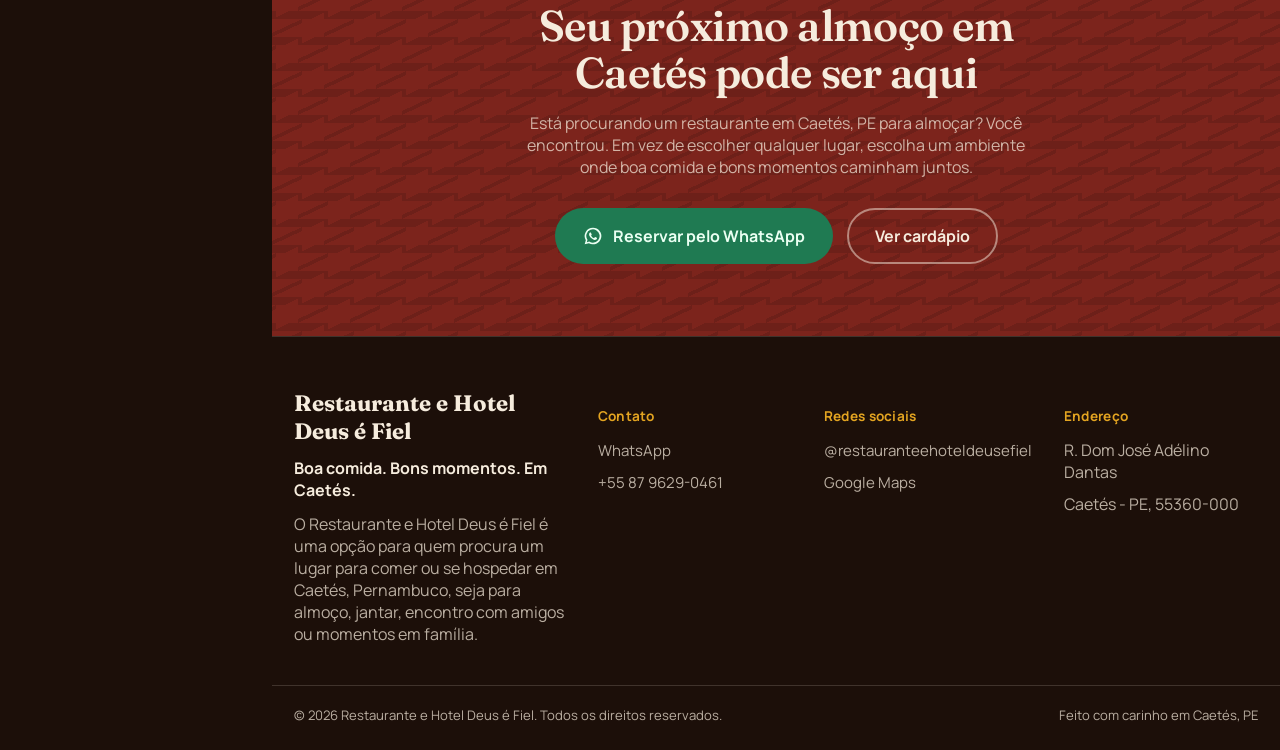
